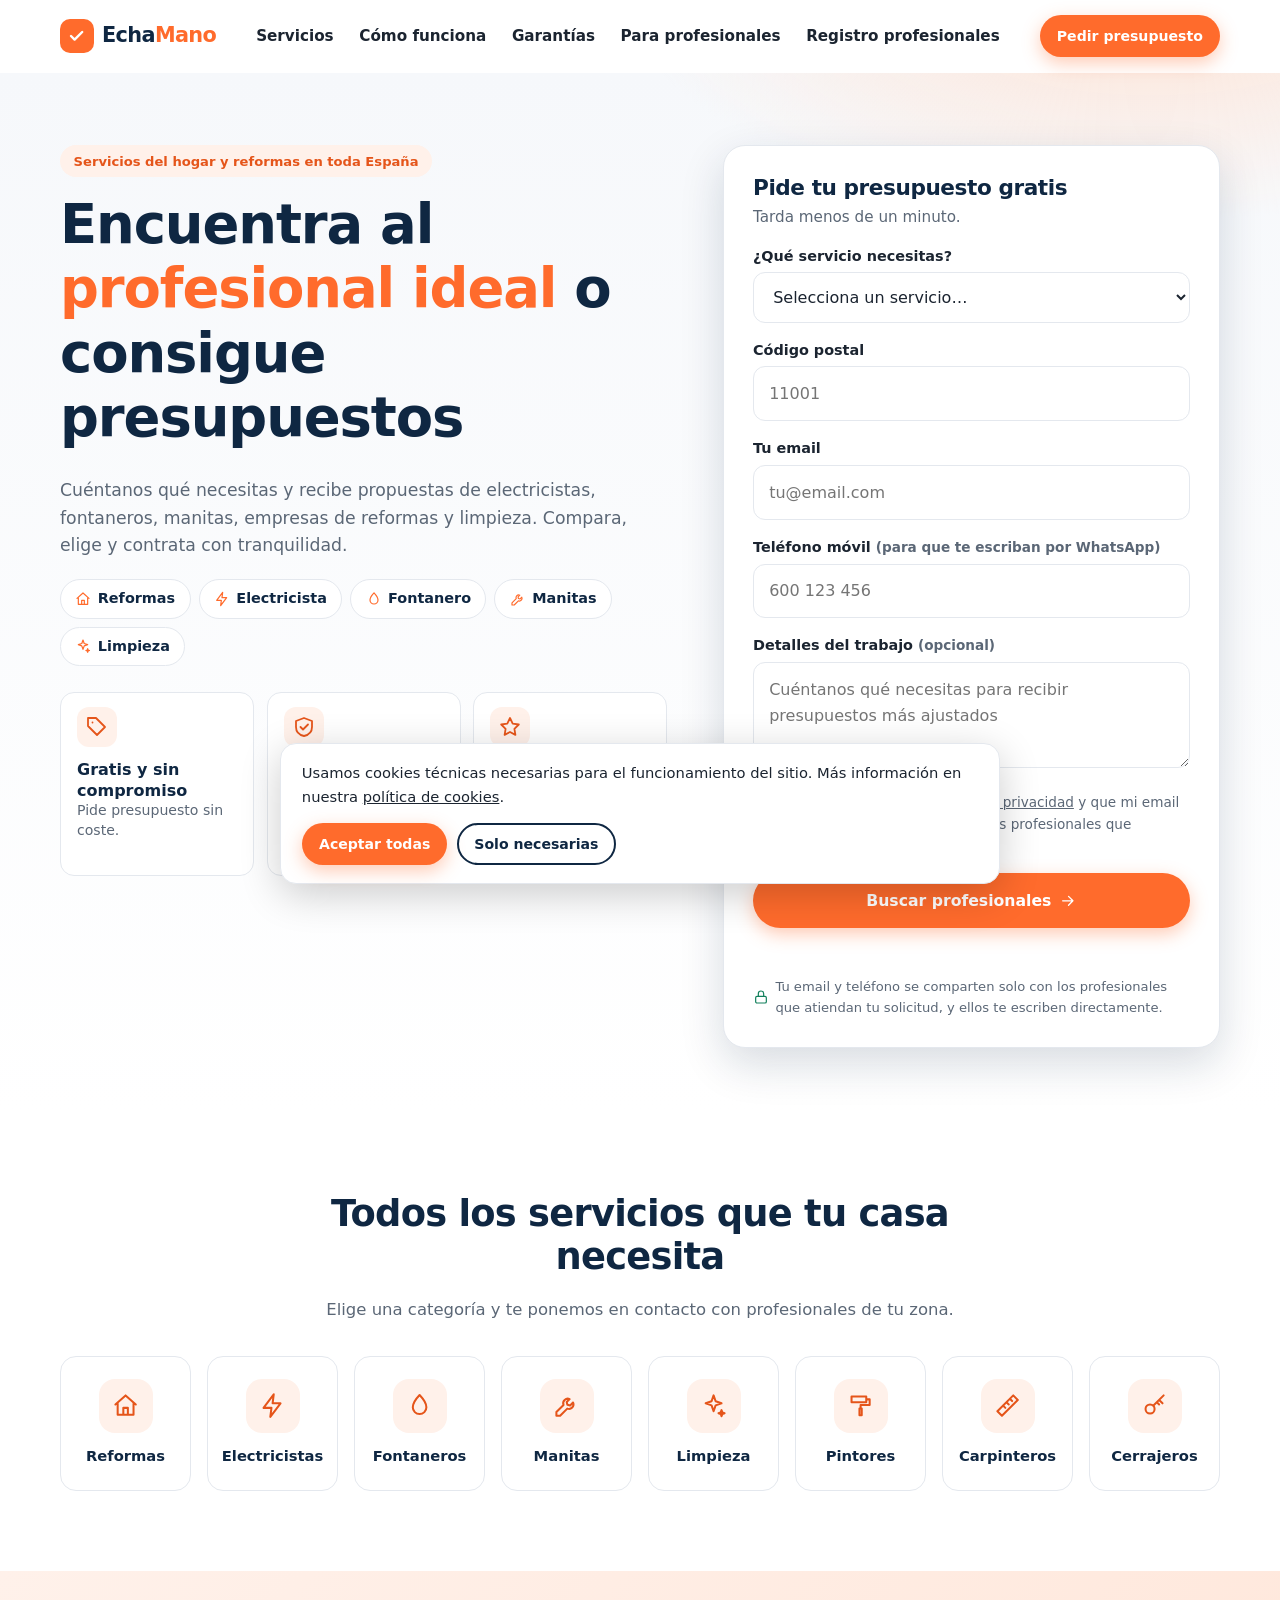
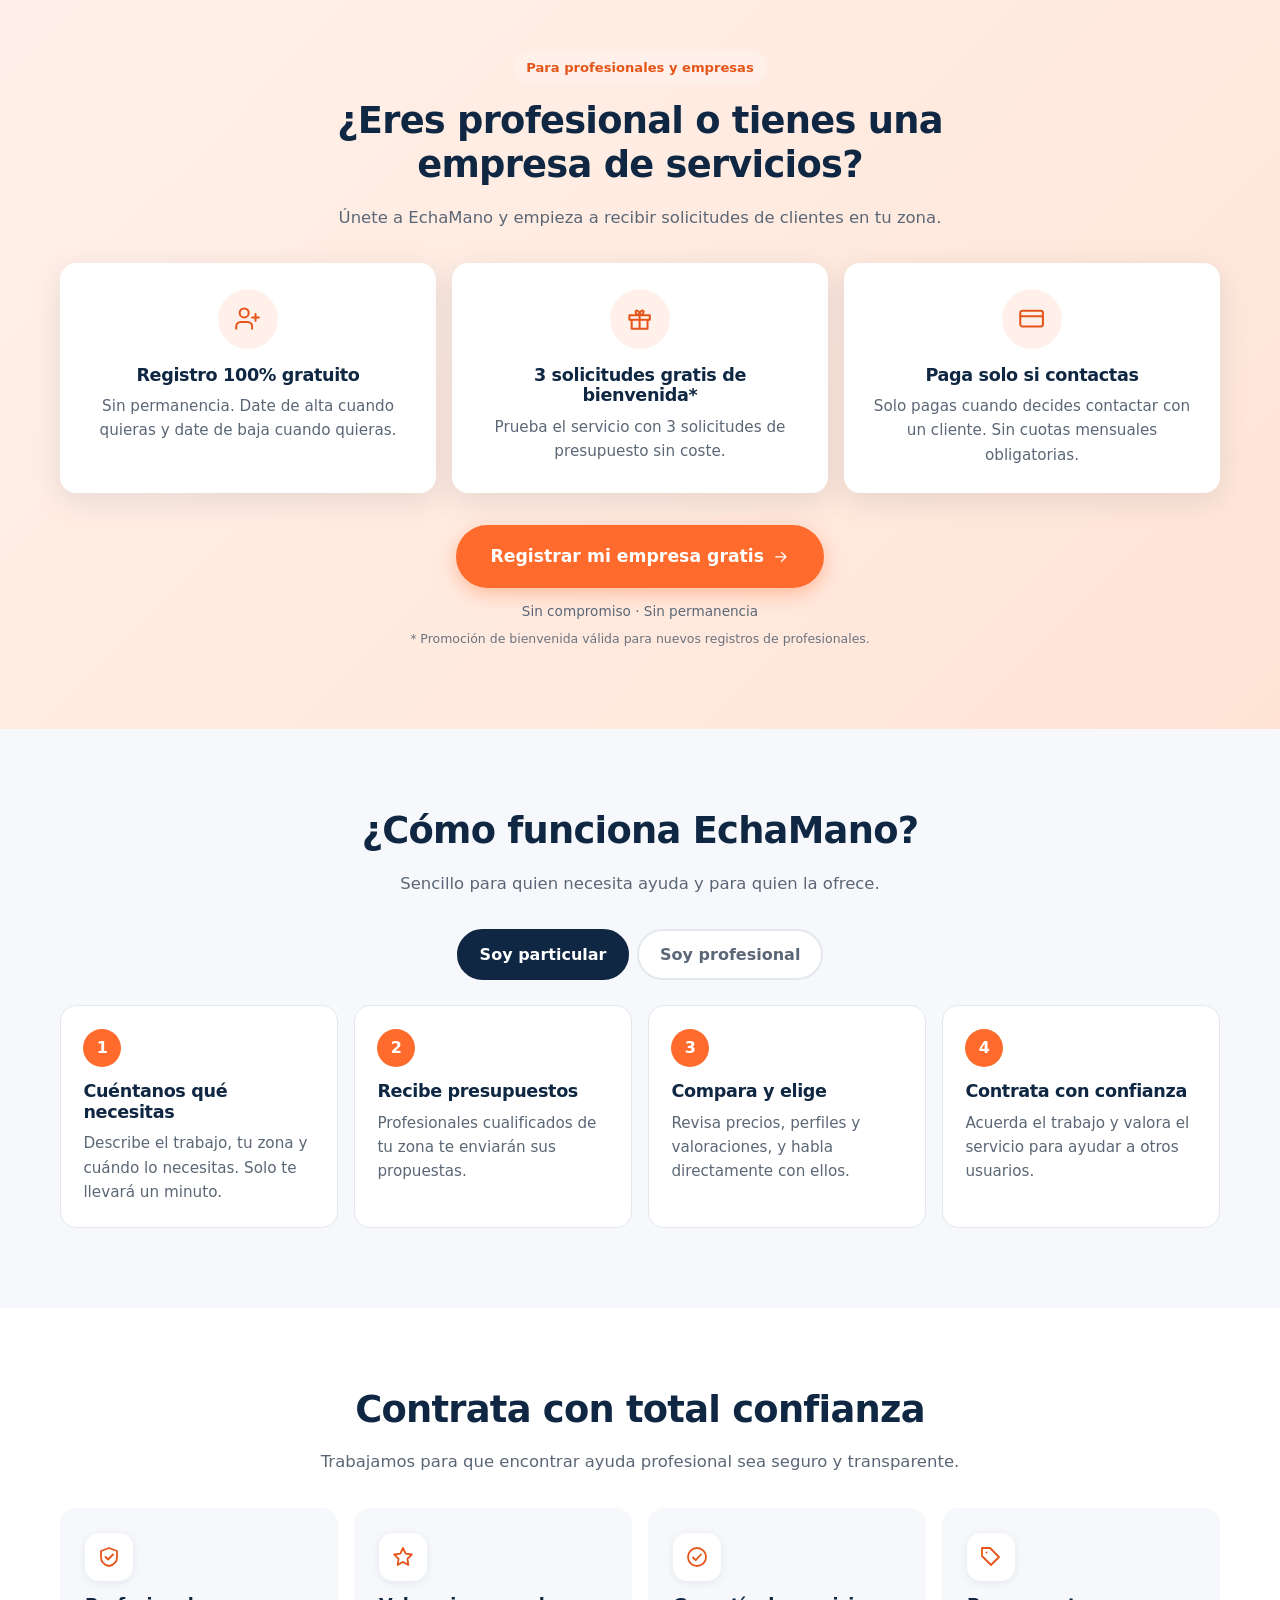
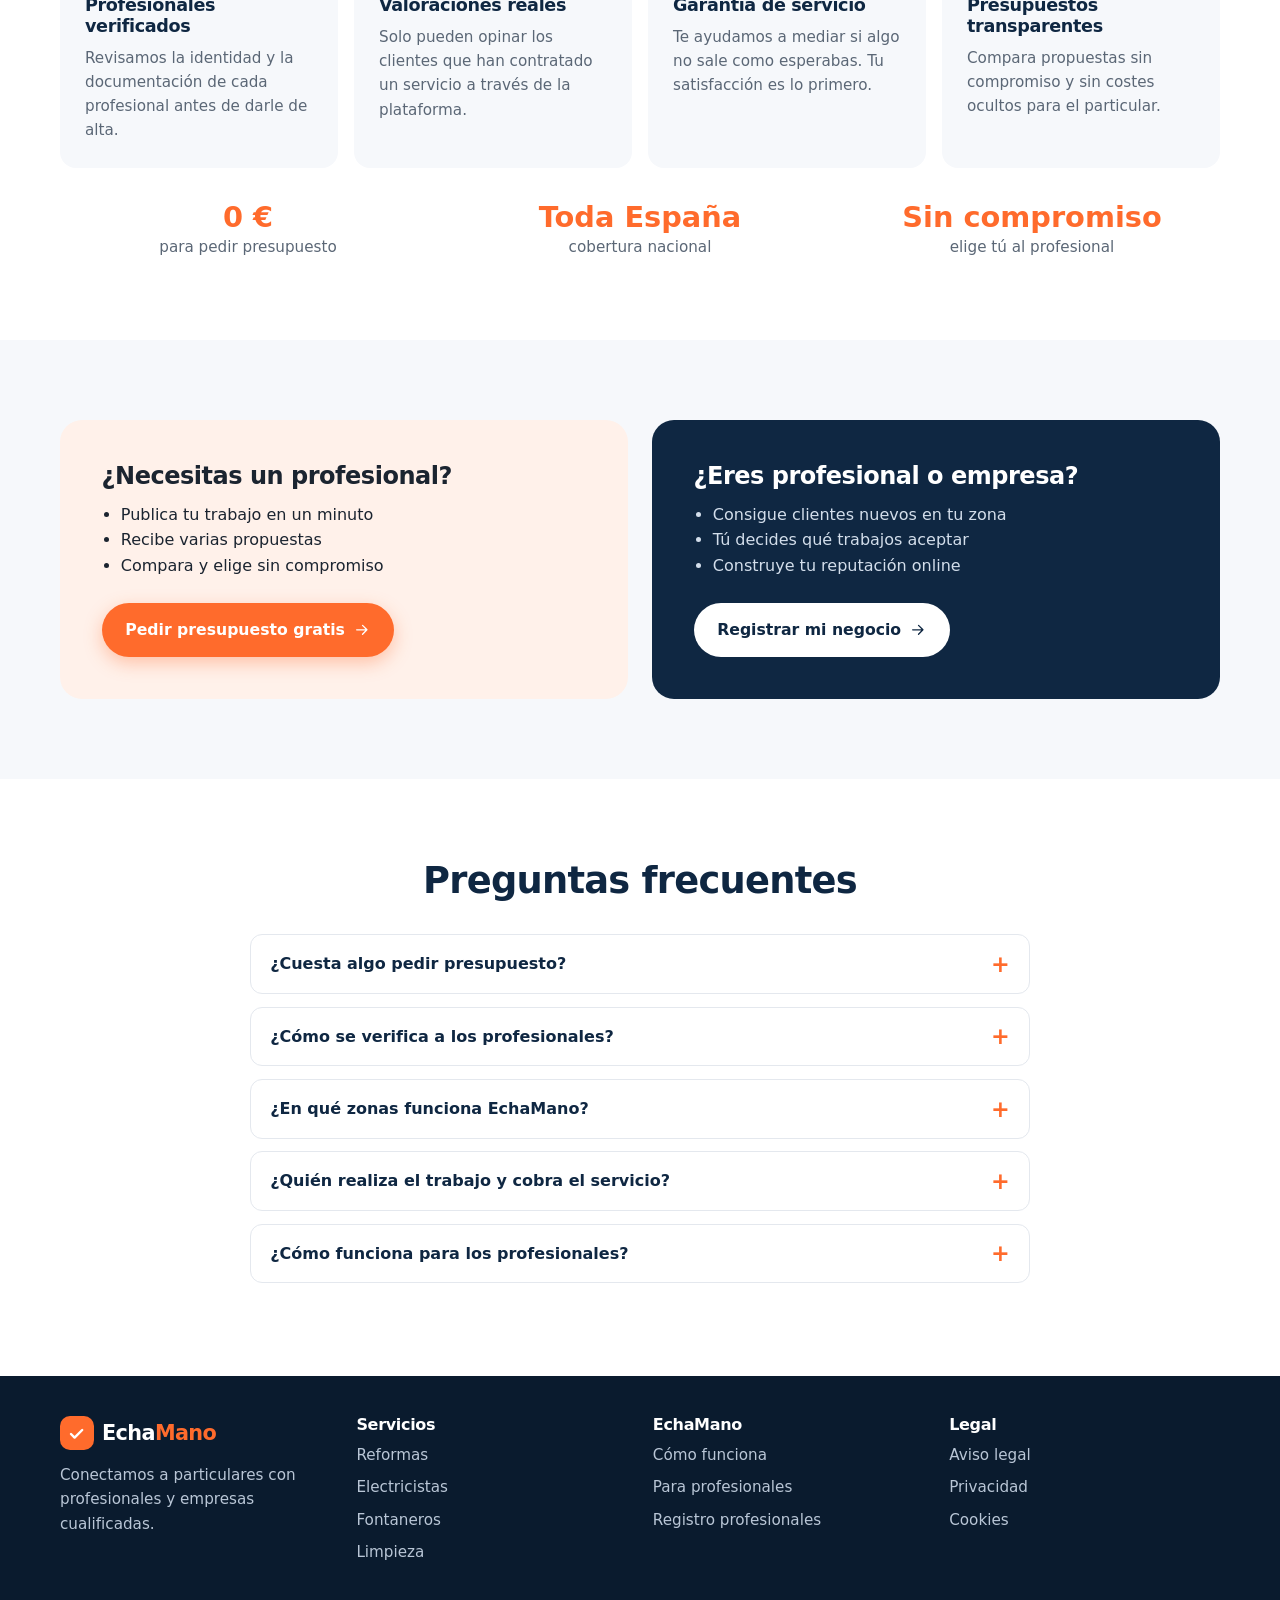
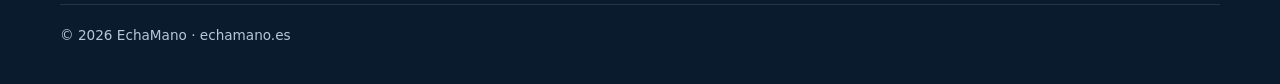
==== index.html @ bb67d962 "Reparto de solicitudes con Edge Function de Supabase, teléfono obligatorio y botón de WhatsApp para " ====
<!DOCTYPE html>
<html lang="es">
<head>
  <meta charset="utf-8">
  <meta name="viewport" content="width=device-width, initial-scale=1">
  <title>EchaMano | Profesionales y presupuestos para reformas y servicios del hogar</title>
  <meta name="description" content="Encuentra electricistas, fontaneros, manitas, empresas de reformas y limpieza cerca de ti. Compara presupuestos gratis de profesionales verificados en toda España.">
  <meta name="robots" content="index, follow, max-image-preview:large">
  <link rel="canonical" href="https://echamano.es/">
  <link rel="icon" href="/favicon.svg" type="image/svg+xml">
  <meta name="theme-color" content="#ff6b2c">

  <meta property="og:type" content="website">
  <meta property="og:locale" content="es_ES">
  <meta property="og:site_name" content="EchaMano">
  <meta property="og:title" content="EchaMano | Profesionales y presupuestos para tu hogar">
  <meta property="og:description" content="Pide presupuesto gratis a profesionales verificados: reformas, electricistas, fontaneros, manitas y limpieza.">
  <meta property="og:url" content="https://echamano.es/">
  <meta property="og:image" content="https://echamano.es/img/og-image.png">
  <meta name="twitter:card" content="summary_large_image">
  <meta name="twitter:title" content="EchaMano | Profesionales y presupuestos para tu hogar">
  <meta name="twitter:description" content="Compara presupuestos gratis de profesionales verificados cerca de ti.">

  <script>document.documentElement.classList.add('js');</script>
  <link rel="stylesheet" href="/css/styles.css">

  <script type="application/ld+json">
  {
    "@context": "https://schema.org",
    "@graph": [
      {
        "@type": "Organization",
        "@id": "https://echamano.es/#organization",
        "name": "EchaMano",
        "url": "https://echamano.es/",
        "logo": "https://echamano.es/favicon.svg",
        "description": "Plataforma que conecta a particulares con empresas y profesionales cualificados de servicios del hogar en España.",
        "areaServed": { "@type": "Country", "name": "España" }
      },
      {
        "@type": "WebSite",
        "@id": "https://echamano.es/#website",
        "url": "https://echamano.es/",
        "name": "EchaMano",
        "inLanguage": "es-ES",
        "publisher": { "@id": "https://echamano.es/#organization" }
      },
      {
        "@type": "Service",
        "@id": "https://echamano.es/#service",
        "serviceType": "Intermediación de servicios profesionales para el hogar",
        "name": "Presupuestos de reformas, electricistas, fontaneros, manitas y limpieza",
        "description": "Solicita presupuestos gratuitos y contacta con profesionales y empresas verificadas para reformas, reparaciones y limpieza.",
        "provider": { "@id": "https://echamano.es/#organization" },
        "areaServed": { "@type": "Country", "name": "España" },
        "audience": { "@type": "Audience", "audienceType": "Particulares y empresas" },
        "hasOfferCatalog": {
          "@type": "OfferCatalog",
          "name": "Categorías de servicios",
          "itemListElement": [
            { "@type": "Offer", "itemOffered": { "@type": "Service", "name": "Reformas integrales" } },
            { "@type": "Offer", "itemOffered": { "@type": "Service", "name": "Electricistas" } },
            { "@type": "Offer", "itemOffered": { "@type": "Service", "name": "Fontaneros" } },
            { "@type": "Offer", "itemOffered": { "@type": "Service", "name": "Manitas y reparaciones" } },
            { "@type": "Offer", "itemOffered": { "@type": "Service", "name": "Limpieza" } },
            { "@type": "Offer", "itemOffered": { "@type": "Service", "name": "Pintores" } },
            { "@type": "Offer", "itemOffered": { "@type": "Service", "name": "Carpinteros" } },
            { "@type": "Offer", "itemOffered": { "@type": "Service", "name": "Cerrajeros" } }
          ]
        }
      },
      {
        "@type": "FAQPage",
        "mainEntity": [
          { "@type": "Question", "name": "¿Cuesta algo pedir presupuesto?", "acceptedAnswer": { "@type": "Answer", "text": "No. Para los particulares, solicitar presupuestos es gratuito y sin compromiso." } },
          { "@type": "Question", "name": "¿Cómo se verifica a los profesionales?", "acceptedAnswer": { "@type": "Answer", "text": "Comprobamos su identidad y la documentación de su actividad antes de publicar su perfil." } },
          { "@type": "Question", "name": "¿En qué zonas funciona EchaMano?", "acceptedAnswer": { "@type": "Answer", "text": "Estamos ampliando la cobertura por toda España. Indícanos tu código postal y te avisaremos." } },
          { "@type": "Question", "name": "¿Quién realiza el trabajo y cobra el servicio?", "acceptedAnswer": { "@type": "Answer", "text": "El servicio lo presta y factura directamente el profesional o empresa que elijas. EchaMano actúa como plataforma de intermediación." } },
          { "@type": "Question", "name": "¿Cómo funciona para los profesionales?", "acceptedAnswer": { "@type": "Answer", "text": "El registro es gratuito y sin permanencia. Pagas solo cuando decides contactar con un cliente, sin cuotas mensuales obligatorias." } }
        ]
      }
    ]
  }
  </script>
</head>
<body>
  <!-- Iconos (sprite SVG) -->
  <svg width="0" height="0" style="position:absolute" aria-hidden="true" focusable="false">
    <symbol id="i-check" viewBox="0 0 24 24"><path d="M5 12.5l4.5 4.5L19 7.5"/></symbol>
    <symbol id="i-menu" viewBox="0 0 24 24"><path d="M4 7h16M4 12h16M4 17h16"/></symbol>
    <symbol id="i-arrow" viewBox="0 0 24 24"><path d="M5 12h14M13 6l6 6-6 6"/></symbol>
    <symbol id="i-home" viewBox="0 0 24 24"><path d="M3 11l9-8 9 8M5 10v10h14V10M10 20v-6h4v6"/></symbol>
    <symbol id="i-bolt" viewBox="0 0 24 24"><path d="M13 2L4 14h7l-1 8 9-12h-7z"/></symbol>
    <symbol id="i-drop" viewBox="0 0 24 24"><path d="M12 2.7s6 6.3 6 10.8a6 6 0 0 1-12 0C6 9 12 2.7 12 2.7z"/></symbol>
    <symbol id="i-wrench" viewBox="0 0 24 24"><path d="M14.7 6.3a4 4 0 0 0-5.4 5.1L3 17.7V21h3.3l6.3-6.3a4 4 0 0 0 5.1-5.4l-2.6 2.6-2.4-.6-.6-2.4z"/></symbol>
    <symbol id="i-sparkle" viewBox="0 0 24 24"><path d="M12 3l1.8 5.2L19 10l-5.2 1.8L12 17l-1.8-5.2L5 10l5.2-1.8zM19 16l.7 2 2 .7-2 .7-.7 2-.7-2-2-.7 2-.7z"/></symbol>
    <symbol id="i-paint" viewBox="0 0 24 24"><path d="M4 4h13v5H4zM17 6.5h3v5h-8v3M11 14.5h2v6h-2z"/></symbol>
    <symbol id="i-ruler" viewBox="0 0 24 24"><path d="M3 17L17 3l4 4L7 21zM8 12l2 2M11 9l2 2M14 6l2 2"/></symbol>
    <symbol id="i-key" viewBox="0 0 24 24"><circle cx="8" cy="15" r="4"/><path d="M11 12l9-9M16 7l3 3M14 9l2 2"/></symbol>
    <symbol id="i-shield" viewBox="0 0 24 24"><path d="M12 3l8 3v6c0 5-3.5 8-8 9-4.5-1-8-4-8-9V6zM8.5 12l2.5 2.5L16 9.5"/></symbol>
    <symbol id="i-star" viewBox="0 0 24 24"><path d="M12 3l2.7 5.6 6.1.9-4.4 4.3 1 6.1L12 17l-5.4 2.9 1-6.1L3.2 9.5l6.1-.9z"/></symbol>
    <symbol id="i-handshake" viewBox="0 0 24 24"><circle cx="12" cy="12" r="9"/><path d="M8 12.5l2.7 2.7L16 9.5"/></symbol>
    <symbol id="i-tag" viewBox="0 0 24 24"><path d="M20 12l-8 8-9-9V3h8zM7.5 7.5h.01"/></symbol>
    <symbol id="i-gift" viewBox="0 0 24 24"><path d="M3 9h18v4H3zM5 13v8h14v-8M12 9v12M12 9S9 9 8.5 6.5 12 4 12 9zM12 9s3 0 3.5-2.5S12 4 12 9z"/></symbol>
    <symbol id="i-card" viewBox="0 0 24 24"><rect x="2" y="5" width="20" height="14" rx="2"/><path d="M2 10h20"/></symbol>
    <symbol id="i-user-plus" viewBox="0 0 24 24"><path d="M16 21v-2a4 4 0 0 0-4-4H6a4 4 0 0 0-4 4v2M9 11a4 4 0 1 0 0-8 4 4 0 0 0 0 8zM19 8v6M16 11h6"/></symbol>
    <symbol id="i-lock" viewBox="0 0 24 24"><rect x="4" y="11" width="16" height="10" rx="2"/><path d="M8 11V7a4 4 0 0 1 8 0v4"/></symbol>
  </svg>

  <a class="skip" href="#main">Saltar al contenido</a>

  <header class="site-header" id="top">
    <div class="container nav">
      <a class="logo" href="/" aria-label="EchaMano, inicio"><span class="logo-mark" aria-hidden="true"><svg class="icon"><use href="#i-check"/></svg></span><span>Echa<b>Mano</b></span></a>
      <a class="btn btn-primary btn-sm nav-cta" href="#presupuesto">Pedir presupuesto</a>
      <button class="nav-toggle" type="button" aria-label="Abrir menú" aria-expanded="false" aria-controls="nav-links"><svg class="icon"><use href="#i-menu"/></svg></button>
      <ul class="nav-links" id="nav-links">
        <li><a href="#servicios">Servicios</a></li>
        <li><a href="#como-funciona">Cómo funciona</a></li>
        <li><a href="#confianza">Garantías</a></li>
        <li><a href="#captacion">Para profesionales</a></li>
        <li><a href="/registro-profesionales.html">Registro profesionales</a></li>
      </ul>
    </div>
  </header>

  <main id="main">
    <!-- HERO -->
    <section class="hero" aria-labelledby="hero-title">
      <div class="container hero-grid">
        <div>
          <span class="eyebrow">Servicios del hogar y reformas en toda España</span>
          <h1 id="hero-title">Encuentra al <span>profesional ideal</span> o consigue presupuestos</h1>
          <p class="lead">Cuéntanos qué necesitas y recibe propuestas de electricistas, fontaneros, manitas, empresas de reformas y limpieza. Compara, elige y contrata con tranquilidad.</p>

          <ul class="chips" aria-label="Servicios más pedidos">
            <li><button class="chip" type="button" data-value="Reformas"><svg class="icon"><use href="#i-home"/></svg>Reformas</button></li>
            <li><button class="chip" type="button" data-value="Electricista"><svg class="icon"><use href="#i-bolt"/></svg>Electricista</button></li>
            <li><button class="chip" type="button" data-value="Fontanero"><svg class="icon"><use href="#i-drop"/></svg>Fontanero</button></li>
            <li><button class="chip" type="button" data-value="Manitas"><svg class="icon"><use href="#i-wrench"/></svg>Manitas</button></li>
            <li><button class="chip" type="button" data-value="Limpieza"><svg class="icon"><use href="#i-sparkle"/></svg>Limpieza</button></li>
          </ul>

          <ul class="benefits">
            <li class="benefit"><span class="icon-wrap"><svg class="icon"><use href="#i-tag"/></svg></span><div><strong>Gratis y sin compromiso</strong><span>Pide presupuesto sin coste.</span></div></li>
            <li class="benefit"><span class="icon-wrap"><svg class="icon"><use href="#i-shield"/></svg></span><div><strong>Profesionales verificados</strong><span>Revisamos su identidad y documentación.</span></div></li>
            <li class="benefit"><span class="icon-wrap"><svg class="icon"><use href="#i-star"/></svg></span><div><strong>Valoraciones reales</strong><span>Opiniones de clientes que han contratado.</span></div></li>
          </ul>
        </div>

        <!-- Flujo de solicitud -->
        <div class="request-card" id="presupuesto">
          <h2>Pide tu presupuesto gratis</h2>
          <p>Tarda menos de un minuto.</p>
          <form id="buscador" name="presupuestos" method="POST" action="/gracias.html" data-netlify="true" data-netlify-honeypot="bot-field" novalidate>
            <input type="hidden" name="form-name" value="presupuestos">
            <p class="hp" aria-hidden="true"><label>No rellenar: <input name="bot-field" tabindex="-1" autocomplete="off"></label></p>

            <div class="field">
              <label for="servicio">¿Qué servicio necesitas?</label>
              <select id="servicio" name="servicio" required>
                <option value="">Selecciona un servicio…</option>
                <option>Reformas</option>
                <option>Electricista</option>
                <option>Fontanero</option>
                <option>Manitas</option>
                <option>Limpieza</option>
                <option>Pintor</option>
                <option>Carpintero</option>
                <option>Cerrajero</option>
                <option>Climatización</option>
                <option>Otro servicio</option>
              </select>
            </div>
            <div class="field">
              <label for="cp">Código postal</label>
              <input id="cp" name="cp" inputmode="numeric" maxlength="5" pattern="[0-9]{5}" autocomplete="postal-code" placeholder="11001" required>
            </div>
            <div class="field">
              <label for="email">Tu email</label>
              <input id="email" name="email" type="email" autocomplete="email" placeholder="tu@email.com" required>
            </div>
            <div class="field">
              <label for="telefono">Teléfono móvil <span class="small">(para que te escriban por WhatsApp)</span></label>
              <input id="telefono" name="telefono" type="tel" inputmode="tel" autocomplete="tel" placeholder="600 123 456" required>
            </div>
            <div class="field">
              <label for="descripcion">Detalles del trabajo <span class="small">(opcional)</span></label>
              <textarea id="descripcion" name="descripcion" rows="3" maxlength="1000" placeholder="Cuéntanos qué necesitas para recibir presupuestos más ajustados"></textarea>
            </div>
            <label class="check" for="privacidad">
              <input id="privacidad" name="privacidad" type="checkbox" value="aceptada" required>
              <span>He leído y acepto la <a href="/politica-de-privacidad.html">política de privacidad</a> y que mi email y teléfono se compartan con los profesionales que atiendan mi solicitud.</span>
            </label>
            <button class="btn btn-primary btn-block" type="submit">Buscar profesionales <svg class="icon" aria-hidden="true"><use href="#i-arrow"/></svg></button>
            <p id="form-msg" class="form-msg" role="status" aria-live="polite"></p>
            <p class="form-note"><svg class="icon" aria-hidden="true"><use href="#i-lock"/></svg>Tu email y teléfono se comparten solo con los profesionales que atiendan tu solicitud, y ellos te escriben directamente.</p>
          </form>
        </div>
      </div>
    </section>

    <!-- CATEGORÍAS -->
    <section id="servicios" aria-labelledby="servicios-title">
      <div class="container">
        <div class="section-head" data-reveal>
          <h2 id="servicios-title">Todos los servicios que tu casa necesita</h2>
          <p>Elige una categoría y te ponemos en contacto con profesionales de tu zona.</p>
        </div>
        <div class="cat-grid">
          <button class="cat" type="button" data-value="Reformas" aria-pressed="false" data-reveal><span class="icon-wrap"><svg class="icon" aria-hidden="true"><use href="#i-home"/></svg></span>Reformas</button>
          <button class="cat" type="button" data-value="Electricista" aria-pressed="false" data-reveal style="--d:.05s"><span class="icon-wrap"><svg class="icon" aria-hidden="true"><use href="#i-bolt"/></svg></span>Electricistas</button>
          <button class="cat" type="button" data-value="Fontanero" aria-pressed="false" data-reveal style="--d:.1s"><span class="icon-wrap"><svg class="icon" aria-hidden="true"><use href="#i-drop"/></svg></span>Fontaneros</button>
          <button class="cat" type="button" data-value="Manitas" aria-pressed="false" data-reveal style="--d:.15s"><span class="icon-wrap"><svg class="icon" aria-hidden="true"><use href="#i-wrench"/></svg></span>Manitas</button>
          <button class="cat" type="button" data-value="Limpieza" aria-pressed="false" data-reveal style="--d:.2s"><span class="icon-wrap"><svg class="icon" aria-hidden="true"><use href="#i-sparkle"/></svg></span>Limpieza</button>
          <button class="cat" type="button" data-value="Pintor" aria-pressed="false" data-reveal style="--d:.25s"><span class="icon-wrap"><svg class="icon" aria-hidden="true"><use href="#i-paint"/></svg></span>Pintores</button>
          <button class="cat" type="button" data-value="Carpintero" aria-pressed="false" data-reveal style="--d:.3s"><span class="icon-wrap"><svg class="icon" aria-hidden="true"><use href="#i-ruler"/></svg></span>Carpinteros</button>
          <button class="cat" type="button" data-value="Cerrajero" aria-pressed="false" data-reveal style="--d:.35s"><span class="icon-wrap"><svg class="icon" aria-hidden="true"><use href="#i-key"/></svg></span>Cerrajeros</button>
        </div>
      </div>
    </section>

    <!-- CAPTACIÓN PROFESIONALES (B2B) -->
    <section id="captacion" class="pro-band" aria-labelledby="captacion-title">
      <div class="container">
        <div class="section-head" data-reveal>
          <span class="eyebrow">Para profesionales y empresas</span>
          <h2 id="captacion-title">¿Eres profesional o tienes una empresa de servicios?</h2>
          <p>Únete a EchaMano y empieza a recibir solicitudes de clientes en tu zona.</p>
        </div>
        <ul class="perks">
          <li class="perk" data-reveal>
            <div class="perk-ico" aria-hidden="true"><svg class="icon"><use href="#i-user-plus"/></svg></div>
            <h3>Registro 100% gratuito</h3>
            <p>Sin permanencia. Date de alta cuando quieras y date de baja cuando quieras.</p>
          </li>
          <li class="perk" data-reveal style="--d:.1s">
            <div class="perk-ico" aria-hidden="true"><svg class="icon"><use href="#i-gift"/></svg></div>
            <h3>3 solicitudes gratis de bienvenida*</h3>
            <p>Prueba el servicio con 3 solicitudes de presupuesto sin coste.</p>
          </li>
          <li class="perk" data-reveal style="--d:.2s">
            <div class="perk-ico" aria-hidden="true"><svg class="icon"><use href="#i-card"/></svg></div>
            <h3>Paga solo si contactas</h3>
            <p>Solo pagas cuando decides contactar con un cliente. Sin cuotas mensuales obligatorias.</p>
          </li>
        </ul>
        <div class="pro-band-cta" data-reveal>
          <a class="btn btn-primary btn-lg" href="/registro-profesionales.html">Registrar mi empresa gratis <svg class="icon" aria-hidden="true"><use href="#i-arrow"/></svg></a>
          <p class="small">Sin compromiso · Sin permanencia</p>
          <p class="small promo-note">* Promoción de bienvenida válida para nuevos registros de profesionales.</p>
        </div>
      </div>
    </section>

    <!-- CÓMO FUNCIONA -->
    <section id="como-funciona" class="bg-soft" aria-labelledby="como-title">
      <div class="container">
        <div class="section-head" data-reveal>
          <h2 id="como-title">¿Cómo funciona EchaMano?</h2>
          <p>Sencillo para quien necesita ayuda y para quien la ofrece.</p>
        </div>
        <div class="tabs" role="tablist" aria-label="Tipo de usuario">
          <button class="tab" role="tab" id="tab-part" aria-selected="true" aria-controls="steps-part" tabindex="0">Soy particular</button>
          <button class="tab" role="tab" id="tab-pro" aria-selected="false" aria-controls="steps-pro" tabindex="-1">Soy profesional</button>
        </div>
        <ol class="steps" id="steps-part" role="tabpanel" aria-labelledby="tab-part">
          <li class="step"><h3>Cuéntanos qué necesitas</h3><p>Describe el trabajo, tu zona y cuándo lo necesitas. Solo te llevará un minuto.</p></li>
          <li class="step"><h3>Recibe presupuestos</h3><p>Profesionales cualificados de tu zona te enviarán sus propuestas.</p></li>
          <li class="step"><h3>Compara y elige</h3><p>Revisa precios, perfiles y valoraciones, y habla directamente con ellos.</p></li>
          <li class="step"><h3>Contrata con confianza</h3><p>Acuerda el trabajo y valora el servicio para ayudar a otros usuarios.</p></li>
        </ol>
        <ol class="steps" id="steps-pro" role="tabpanel" aria-labelledby="tab-pro" hidden>
          <li class="step"><h3>Crea tu perfil</h3><p>Registra tu empresa o actividad, tus servicios y tu zona de trabajo.</p></li>
          <li class="step"><h3>Verificamos tus datos</h3><p>Comprobamos tu identidad y documentación para generar confianza.</p></li>
          <li class="step"><h3>Recibe solicitudes</h3><p>Accede a trabajos reales de clientes de tu zona y envía tu presupuesto.</p></li>
          <li class="step"><h3>Consigue clientes y reseñas</h3><p>Cierra trabajos y construye tu reputación con valoraciones reales.</p></li>
        </ol>
      </div>
    </section>

    <!-- CONFIANZA -->
    <section id="confianza" aria-labelledby="confianza-title">
      <div class="container">
        <div class="section-head" data-reveal>
          <h2 id="confianza-title">Contrata con total confianza</h2>
          <p>Trabajamos para que encontrar ayuda profesional sea seguro y transparente.</p>
        </div>
        <div class="trust-grid">
          <div class="trust" data-reveal><span class="icon-wrap"><svg class="icon" aria-hidden="true"><use href="#i-shield"/></svg></span><h3>Profesionales verificados</h3><p>Revisamos la identidad y la documentación de cada profesional antes de darle de alta.</p></div>
          <div class="trust" data-reveal style="--d:.08s"><span class="icon-wrap"><svg class="icon" aria-hidden="true"><use href="#i-star"/></svg></span><h3>Valoraciones reales</h3><p>Solo pueden opinar los clientes que han contratado un servicio a través de la plataforma.</p></div>
          <div class="trust" data-reveal style="--d:.16s"><span class="icon-wrap"><svg class="icon" aria-hidden="true"><use href="#i-handshake"/></svg></span><h3>Garantía de servicio</h3><p>Te ayudamos a mediar si algo no sale como esperabas. Tu satisfacción es lo primero.</p></div>
          <div class="trust" data-reveal style="--d:.24s"><span class="icon-wrap"><svg class="icon" aria-hidden="true"><use href="#i-tag"/></svg></span><h3>Presupuestos transparentes</h3><p>Compara propuestas sin compromiso y sin costes ocultos para el particular.</p></div>
        </div>
        <div class="stats" data-reveal>
          <div class="stat"><strong>0 €</strong><span>para pedir presupuesto</span></div>
          <div class="stat"><strong>Toda España</strong><span>cobertura nacional</span></div>
          <div class="stat"><strong>Sin compromiso</strong><span>elige tú al profesional</span></div>
        </div>
      </div>
    </section>

    <!-- CTAs diferenciadas -->
    <section id="profesionales" class="bg-soft" aria-label="Empieza con EchaMano">
      <div class="container cta-grid">
        <div class="cta-box cta-client" data-reveal>
          <h2>¿Necesitas un profesional?</h2>
          <ul>
            <li>Publica tu trabajo en un minuto</li>
            <li>Recibe varias propuestas</li>
            <li>Compara y elige sin compromiso</li>
          </ul>
          <a class="btn btn-primary" href="#presupuesto">Pedir presupuesto gratis <svg class="icon" aria-hidden="true"><use href="#i-arrow"/></svg></a>
        </div>
        <div class="cta-box cta-pro" data-reveal style="--d:.1s">
          <h2>¿Eres profesional o empresa?</h2>
          <ul>
            <li>Consigue clientes nuevos en tu zona</li>
            <li>Tú decides qué trabajos aceptar</li>
            <li>Construye tu reputación online</li>
          </ul>
          <a class="btn btn-light" href="/registro-profesionales.html">Registrar mi negocio <svg class="icon" aria-hidden="true"><use href="#i-arrow"/></svg></a>
        </div>
      </div>
    </section>

    <!-- FAQ -->
    <section aria-labelledby="faq-title">
      <div class="container faq">
        <div class="section-head" data-reveal><h2 id="faq-title">Preguntas frecuentes</h2></div>
        <details><summary>¿Cuesta algo pedir presupuesto?</summary><p>No. Para los particulares, solicitar presupuestos es gratuito y sin compromiso.</p></details>
        <details><summary>¿Cómo se verifica a los profesionales?</summary><p>Comprobamos su identidad y la documentación de su actividad antes de publicar su perfil.</p></details>
        <details><summary>¿En qué zonas funciona EchaMano?</summary><p>Estamos ampliando la cobertura por toda España. Indícanos tu código postal y te avisaremos.</p></details>
        <details><summary>¿Quién realiza el trabajo y cobra el servicio?</summary><p>El servicio lo presta y factura directamente el profesional o empresa que elijas. EchaMano actúa como plataforma de intermediación.</p></details>
        <details><summary>¿Cómo funciona para los profesionales?</summary><p>El registro es gratuito y sin permanencia. Pagas solo cuando decides contactar con un cliente, sin cuotas mensuales obligatorias.</p></details>
      </div>
    </section>
  </main>

  <footer class="site-footer">
    <div class="container">
      <div class="footer-grid">
        <div class="footer-brand">
          <a class="logo" href="/"><span class="logo-mark" aria-hidden="true"><svg class="icon"><use href="#i-check"/></svg></span><span>Echa<b>Mano</b></span></a>
          <p style="margin-top:.8rem">Conectamos a particulares con profesionales y empresas cualificadas.</p>
        </div>
        <nav aria-label="Servicios"><h3>Servicios</h3><ul><li><a href="#servicios">Reformas</a></li><li><a href="#servicios">Electricistas</a></li><li><a href="#servicios">Fontaneros</a></li><li><a href="#servicios">Limpieza</a></li></ul></nav>
        <nav aria-label="EchaMano"><h3>EchaMano</h3><ul><li><a href="#como-funciona">Cómo funciona</a></li><li><a href="#captacion">Para profesionales</a></li><li><a href="/registro-profesionales.html">Registro profesionales</a></li></ul></nav>
        <nav aria-label="Legal"><h3>Legal</h3><ul><li><a href="/aviso-legal.html">Aviso legal</a></li><li><a href="/politica-de-privacidad.html">Privacidad</a></li><li><a href="/cookies.html">Cookies</a></li></ul></nav>
      </div>
      <p class="copy">© <span id="year">2026</span> EchaMano · echamano.es</p>
    </div>
  </footer>

  <div id="cookie-banner" class="cookie-banner" role="dialog" aria-label="Aviso de cookies">
    <p>Usamos cookies técnicas necesarias para el funcionamiento del sitio. Más información en nuestra <a href="/cookies.html">política de cookies</a>.</p>
    <div class="cookie-actions">
      <button id="cookie-accept" class="btn btn-primary btn-sm" type="button">Aceptar todas</button>
      <button id="cookie-reject" class="btn btn-outline btn-sm" type="button">Solo necesarias</button>
    </div>
  </div>

  <script src="/js/main.js" defer></script>
</body>
</html>
---- css/styles.css ----
/* EchaMano · echamano.es — CSS mobile-first */
:root {
  --brand: #ff6b2c;
  --brand-dark: #e5551a;
  --brand-soft: #fff1ea;
  --navy: #0f2742;
  --navy-2: #163757;
  --ink: #1b2430;
  --muted: #5b6776;
  --line: #e4e8ee;
  --bg: #fff;
  --bg-soft: #f6f8fb;
  --ok: #12805c;
  --err: #c62828;
  --radius: 16px;
  --shadow: 0 8px 30px rgba(15, 39, 66, .10);
  --shadow-lg: 0 16px 44px rgba(15, 39, 66, .16);
  --max: 1160px;
  --ease: cubic-bezier(.2, .7, .2, 1);
  font-family: "Inter", system-ui, -apple-system, "Segoe UI", Roboto, sans-serif;
}
*, *::before, *::after { box-sizing: border-box; }
html { scroll-behavior: smooth; scroll-padding-top: 76px; }
body { margin: 0; color: var(--ink); background: var(--bg); line-height: 1.6; -webkit-font-smoothing: antialiased; text-rendering: optimizeLegibility; }
img, svg { max-width: 100%; display: block; }
a { color: inherit; }
h1, h2, h3 { line-height: 1.18; margin: 0 0 .5em; color: var(--navy); letter-spacing: -.02em; }
h1 { font-size: clamp(2rem, 7vw, 3.4rem); }
h2 { font-size: clamp(1.55rem, 4.5vw, 2.3rem); }
h3 { font-size: 1.1rem; }
p { margin: 0 0 1em; }
ul { padding-left: 1.2rem; }
.container { width: min(100% - 2rem, var(--max)); margin-inline: auto; }
.skip { position: absolute; left: -999px; top: 0; background: #fff; padding: .6rem 1rem; z-index: 100; }
.skip:focus { left: 1rem; top: 1rem; }
:focus-visible { outline: 3px solid var(--brand); outline-offset: 2px; border-radius: 4px; }
.sr-only { position: absolute; width: 1px; height: 1px; overflow: hidden; clip: rect(0 0 0 0); white-space: nowrap; }
.small { font-size: .85rem; color: var(--muted); }
.icon { width: 1.5rem; height: 1.5rem; fill: none; stroke: currentColor; stroke-width: 1.8; stroke-linecap: round; stroke-linejoin: round; flex: none; }

/* Botones */
.btn { display: inline-flex; align-items: center; justify-content: center; gap: .5rem; padding: .8rem 1.35rem; border-radius: 999px; font: inherit; font-weight: 700; font-size: .98rem; text-decoration: none; border: 2px solid transparent; cursor: pointer; transition: transform .2s var(--ease), background .2s, box-shadow .2s, color .2s, border-color .2s; }
.btn:hover { transform: translateY(-2px); }
.btn:active { transform: translateY(0) scale(.98); }
.btn .icon { width: 1.1rem; height: 1.1rem; transition: transform .2s var(--ease); }
.btn:hover .icon { transform: translateX(3px); }
.btn-primary { background: var(--brand); color: #fff; box-shadow: 0 6px 18px rgba(255, 107, 44, .35); }
.btn-primary:hover { background: var(--brand-dark); box-shadow: 0 10px 24px rgba(255, 107, 44, .45); }
.btn-outline { border-color: var(--navy); color: var(--navy); background: transparent; }
.btn-outline:hover { background: var(--navy); color: #fff; }
.btn-light { background: #fff; color: var(--navy); }
.btn-light:hover { box-shadow: 0 10px 24px rgba(0, 0, 0, .2); }
.btn { white-space: nowrap; }
.btn-sm { padding: .5rem .95rem; font-size: .88rem; }
.btn-lg { padding: 1rem 2rem; font-size: 1.08rem; width: 100%; }
.btn-block { width: 100%; }

/* Header */
.site-header { position: sticky; top: 0; z-index: 50; background: rgba(255, 255, 255, .94); backdrop-filter: blur(10px); border-bottom: 1px solid transparent; transition: border-color .2s, box-shadow .2s; }
.site-header.scrolled { border-color: var(--line); box-shadow: 0 4px 18px rgba(15, 39, 66, .06); }
.nav { display: flex; align-items: center; gap: .6rem; height: 64px; }
.logo { display: inline-flex; align-items: center; gap: .5rem; font-weight: 800; font-size: 1.3rem; text-decoration: none; color: var(--navy); letter-spacing: -.03em; margin-right: auto; }
.logo b { color: var(--brand); font-weight: 800; }
.logo-mark { width: 34px; height: 34px; border-radius: 10px; background: var(--brand); display: grid; place-items: center; color: #fff; transition: transform .3s var(--ease); }
.logo-mark .icon { width: 1.2rem; height: 1.2rem; stroke-width: 3; }
.logo:hover .logo-mark { transform: rotate(-8deg) scale(1.06); }
.nav-cta { order: 2; }
.nav-toggle { order: 3; background: none; border: 0; padding: .4rem; cursor: pointer; color: var(--navy); border-radius: 8px; }
.nav-toggle .icon { width: 1.7rem; height: 1.7rem; }
.nav-links { display: none; position: absolute; top: 64px; left: 0; right: 0; background: #fff; flex-direction: column; padding: .8rem 1rem 1.2rem; border-bottom: 1px solid var(--line); box-shadow: var(--shadow); list-style: none; margin: 0; }
.nav-links.open { display: flex; }
.nav-links a { display: block; padding: .7rem 0; text-decoration: none; font-weight: 600; color: var(--ink); border-bottom: 1px solid var(--line); }
.nav-links li:last-child a { border: 0; }

/* Hero */
.hero { background: radial-gradient(900px 420px at 90% -10%, #ffe1d1 0, transparent 60%), linear-gradient(180deg, var(--bg-soft), #fff); padding: 2.2rem 0 2.5rem; }
.hero-grid { display: grid; gap: 2rem; }
.eyebrow { display: inline-block; background: var(--brand-soft); color: var(--brand-dark); font-weight: 700; font-size: .82rem; padding: .35rem .85rem; border-radius: 999px; margin-bottom: 1rem; }
.hero h1 span { color: var(--brand); }
.lead { font-size: 1.08rem; color: var(--muted); max-width: 40em; }
.chips { display: flex; flex-wrap: wrap; gap: .5rem; margin: 1.2rem 0 1.6rem; padding: 0; list-style: none; }
.chip { display: inline-flex; align-items: center; gap: .4rem; padding: .45rem .9rem; border: 1.5px solid var(--line); background: #fff; border-radius: 999px; font: inherit; font-size: .9rem; font-weight: 600; color: var(--navy); cursor: pointer; transition: all .2s var(--ease); }
.chip .icon { width: 1rem; height: 1rem; color: var(--brand); }
.chip:hover { border-color: var(--brand); transform: translateY(-2px); box-shadow: var(--shadow); }
.benefits { display: grid; gap: .8rem; padding: 0; margin: 0; list-style: none; }
.benefit { display: flex; align-items: flex-start; gap: .8rem; background: #fff; border: 1px solid var(--line); border-radius: 14px; padding: .9rem 1rem; transition: transform .25s var(--ease), box-shadow .25s; }
.benefit:hover { transform: translateY(-3px); box-shadow: var(--shadow); }
.benefit .icon-wrap { width: 40px; height: 40px; border-radius: 12px; background: var(--brand-soft); color: var(--brand-dark); display: grid; place-items: center; flex: none; }
.benefit strong { display: block; color: var(--navy); line-height: 1.3; }
.benefit span { font-size: .88rem; color: var(--muted); line-height: 1.4; display: block; }

/* Formulario */
.request-card { background: #fff; border-radius: 22px; box-shadow: var(--shadow-lg); padding: 1.4rem; border: 1px solid var(--line); }
.request-card h2 { font-size: 1.35rem; margin-bottom: .3rem; }
.request-card > p { color: var(--muted); font-size: .95rem; }
.field { margin-bottom: 1rem; }
label { display: block; font-weight: 600; font-size: .9rem; margin-bottom: .3rem; }
input, select, textarea { width: 100%; padding: .85rem .95rem; border: 1.5px solid var(--line); border-radius: 12px; font: inherit; font-size: 1rem; background: #fff; color: var(--ink); transition: border-color .2s, box-shadow .2s; }
input:hover, select:hover { border-color: #c5cdd8; }
input:focus, select:focus { border-color: var(--brand); outline: none; box-shadow: 0 0 0 4px rgba(255, 107, 44, .18); }
input[aria-invalid="true"], select[aria-invalid="true"] { border-color: var(--err); }
.check { display: flex; gap: .6rem; align-items: flex-start; font-size: .85rem; color: var(--muted); font-weight: 400; margin-bottom: 1rem; }
.check input { width: 1.15rem; height: 1.15rem; margin-top: .15rem; accent-color: var(--brand); flex: none; }
.hp { position: absolute; left: -9999px; }
.form-msg { margin: .8rem 0 0; font-weight: 600; font-size: .95rem; min-height: 1.4em; }
.form-msg.ok { color: var(--ok); }
.form-msg.err { color: var(--err); }
.form-note { display: flex; align-items: center; gap: .4rem; margin: .9rem 0 0; font-size: .82rem; color: var(--muted); }
.form-note .icon { width: 1rem; height: 1rem; color: var(--ok); }
button[disabled] { opacity: .7; cursor: progress; }

/* Secciones */
section { padding: 3rem 0; }
.section-head { text-align: center; max-width: 720px; margin: 0 auto 2rem; }
.section-head p { color: var(--muted); font-size: 1.03rem; margin: 0; }
.bg-soft { background: var(--bg-soft); }

/* Categorías */
.cat-grid { display: grid; grid-template-columns: repeat(2, 1fr); gap: .8rem; }
.cat { display: flex; flex-direction: column; align-items: center; gap: .7rem; padding: 1.3rem .8rem; background: #fff; border: 1.5px solid var(--line); border-radius: var(--radius); font: inherit; font-weight: 700; color: var(--navy); text-align: center; cursor: pointer; transition: transform .25s var(--ease), box-shadow .25s, border-color .2s, background .2s; }
.cat .icon-wrap { width: 54px; height: 54px; border-radius: 16px; background: var(--brand-soft); color: var(--brand-dark); display: grid; place-items: center; transition: background .2s, color .2s; }
.cat .icon { width: 1.7rem; height: 1.7rem; }
.cat:hover, .cat[aria-pressed="true"] { border-color: var(--brand); box-shadow: var(--shadow); transform: translateY(-4px); }
.cat:hover .icon-wrap, .cat[aria-pressed="true"] .icon-wrap { background: var(--brand); color: #fff; }

/* Captación profesionales */
.pro-band { background: linear-gradient(135deg, #fff1ea 0%, #ffe4d6 100%); }
.perks { list-style: none; margin: 0; padding: 0; display: grid; gap: 1rem; }
.perk { background: #fff; border-radius: var(--radius); padding: 1.6rem 1.4rem; box-shadow: var(--shadow); text-align: center; transition: transform .25s var(--ease), box-shadow .25s; }
.perk:hover { transform: translateY(-5px); box-shadow: var(--shadow-lg); }
.perk-ico { width: 60px; height: 60px; margin: 0 auto 1rem; display: grid; place-items: center; background: var(--brand-soft); color: var(--brand-dark); border-radius: 50%; }
.perk-ico .icon { width: 1.7rem; height: 1.7rem; }
.perk p { color: var(--muted); margin: 0; font-size: .95rem; }
.pro-band-cta { text-align: center; margin-top: 2rem; }
.pro-band-cta .small { margin: .8rem 0 0; }
.promo-note { font-size: .78rem; opacity: .9; margin-top: .4rem !important; }

/* Pasos */
.tabs { display: flex; justify-content: center; gap: .5rem; margin-bottom: 1.6rem; flex-wrap: wrap; }
.tab { padding: .65rem 1.3rem; border-radius: 999px; border: 2px solid var(--line); background: #fff; font: inherit; font-weight: 700; color: var(--muted); cursor: pointer; transition: all .2s; }
.tab:hover { border-color: var(--navy); color: var(--navy); }
.tab[aria-selected="true"] { background: var(--navy); border-color: var(--navy); color: #fff; }
.steps { display: grid; gap: 1rem; counter-reset: s; padding: 0; list-style: none; margin: 0; }
.steps[hidden] { display: none; }
.step { background: #fff; border: 1px solid var(--line); border-radius: var(--radius); padding: 1.4rem; transition: transform .25s var(--ease), box-shadow .25s; }
.step:hover { transform: translateY(-4px); box-shadow: var(--shadow); }
.step::before { counter-increment: s; content: counter(s); display: grid; place-items: center; width: 38px; height: 38px; border-radius: 50%; background: var(--brand); color: #fff; font-weight: 800; margin-bottom: .9rem; }
.step p { color: var(--muted); margin: 0; font-size: .95rem; }

/* Confianza */
.trust-grid { display: grid; gap: 1rem; }
.trust { padding: 1.5rem; border-radius: var(--radius); background: var(--bg-soft); border: 1px solid transparent; transition: transform .25s var(--ease), border-color .2s, background .2s; }
.trust:hover { transform: translateY(-4px); border-color: var(--line); background: #fff; box-shadow: var(--shadow); }
.trust .icon-wrap { width: 48px; height: 48px; border-radius: 14px; background: #fff; color: var(--brand-dark); display: grid; place-items: center; margin-bottom: .9rem; box-shadow: 0 2px 8px rgba(15, 39, 66, .08); }
.trust p { color: var(--muted); margin: 0; font-size: .95rem; }
.stats { display: grid; gap: 1rem; margin-top: 2rem; text-align: center; }
.stat strong { display: block; font-size: 1.8rem; color: var(--brand); line-height: 1.2; }
.stat span { color: var(--muted); font-size: .95rem; }

/* CTA doble */
.cta-grid { display: grid; gap: 1rem; }
.cta-box { border-radius: 22px; padding: 1.8rem 1.5rem; }
.cta-box h2 { color: inherit; font-size: 1.5rem; }
.cta-box ul { padding-left: 1.2rem; margin: 0 0 1.5rem; }
.cta-client { background: var(--brand-soft); }
.cta-pro { background: var(--navy); color: #fff; }
.cta-pro li { color: #d3deeb; }

/* FAQ */
.faq { max-width: 780px; margin: 0 auto; }
details { background: #fff; border: 1px solid var(--line); border-radius: 12px; padding: 0 1.2rem; margin-bottom: .8rem; transition: box-shadow .2s, border-color .2s; }
details[open] { border-color: var(--brand); box-shadow: var(--shadow); }
summary { cursor: pointer; font-weight: 700; color: var(--navy); padding: 1rem 0; list-style: none; display: flex; justify-content: space-between; gap: 1rem; align-items: center; }
summary::-webkit-details-marker { display: none; }
summary::after { content: "+"; font-size: 1.4rem; color: var(--brand); transition: transform .2s; line-height: 1; }
details[open] summary::after { transform: rotate(45deg); }
details p { margin: 0 0 1rem; color: var(--muted); }

/* Footer */
.site-footer { background: #0a1b2e; color: #b9c6d6; padding: 2.5rem 0 1.5rem; font-size: .95rem; }
.footer-grid { display: grid; gap: 1.6rem; grid-template-columns: 1fr 1fr; }
.footer-brand { grid-column: 1 / -1; }
.site-footer h3 { color: #fff; font-size: 1rem; }
.site-footer ul { list-style: none; padding: 0; margin: 0; }
.site-footer li { margin-bottom: .5rem; }
.site-footer a { text-decoration: none; transition: color .15s; }
.site-footer a:hover { color: #fff; text-decoration: underline; }
.site-footer .logo { color: #fff; }
.copy { border-top: 1px solid #1f3550; margin-top: 2rem; padding-top: 1.2rem; font-size: .85rem; }

/* Cookies */
.cookie-banner { position: fixed; inset: auto 1rem 1rem 1rem; max-width: 720px; margin-inline: auto; background: #fff; border: 1px solid var(--line); box-shadow: 0 10px 40px rgba(0, 0, 0, .2); border-radius: 16px; padding: 1.1rem 1.3rem; z-index: 200; display: none; }
.cookie-banner.show { display: block; animation: rise .35s var(--ease); }
.cookie-banner p { margin: 0 0 .9rem; font-size: .92rem; }
.cookie-actions { display: flex; flex-wrap: wrap; gap: .6rem; }
@keyframes rise { from { opacity: 0; transform: translateY(16px); } to { opacity: 1; transform: none; } }

/* Legal y páginas simples */
.legal { padding: 2rem 0 3.5rem; max-width: 800px; }
.legal h1 { font-size: clamp(1.7rem, 5vw, 2.2rem); }
.legal h2 { font-size: 1.25rem; margin-top: 2rem; }
.table-wrap { overflow-x: auto; margin: 1rem 0; }
.legal table { width: 100%; border-collapse: collapse; font-size: .92rem; min-width: 520px; }
.legal th, .legal td { border: 1px solid var(--line); padding: .6rem .7rem; text-align: left; vertical-align: top; }
.legal th { background: var(--bg-soft); }
.page-hero { background: var(--bg-soft); padding: 2rem 0 .5rem; border-bottom: 1px solid var(--line); }
.page-hero .legal { padding: 0 0 1.5rem; }
.thanks { text-align: center; padding: 4rem 0; max-width: 560px; margin-inline: auto; }
.thanks .perk-ico { width: 80px; height: 80px; background: #e3f6ee; color: var(--ok); }
.thanks .perk-ico .icon { width: 2.4rem; height: 2.4rem; }

/* Animación de entrada (solo si hay JS) */
.js [data-reveal] { opacity: 0; transform: translateY(18px); transition: opacity .6s var(--ease), transform .6s var(--ease); transition-delay: var(--d, 0s); }
.js [data-reveal].in { opacity: 1; transform: none; }

/* ≥ 640px */
@media (min-width: 640px) {
  .container { width: min(100% - 3rem, var(--max)); }
  .cat-grid { grid-template-columns: repeat(4, 1fr); }
  .perks, .trust-grid, .steps { grid-template-columns: repeat(2, 1fr); }
  .stats { grid-template-columns: repeat(3, 1fr); }
  .btn-lg { width: auto; }
  .footer-grid { grid-template-columns: repeat(4, 1fr); }
  .footer-brand { grid-column: auto; }
  .request-card { padding: 1.8rem; }
}

/* ≥ 900px */
@media (min-width: 900px) {
  section { padding: 5rem 0; }
  .nav { height: 72px; gap: 1.6rem; }
  html { scroll-padding-top: 84px; }
  .nav-toggle { display: none; }
  .nav-cta { order: 3; }
  .nav-links { display: flex; position: static; flex-direction: row; padding: 0; gap: 1.6rem; border: 0; box-shadow: none; background: none; order: 2; }
  .nav-links a { padding: 0; border: 0; font-size: .95rem; }
  .nav-links a:hover { color: var(--brand); }
  .logo { margin-right: 0; }
  .nav { justify-content: space-between; }
  .hero { padding: 4.5rem 0 4rem; }
  .hero-grid { grid-template-columns: 1.1fr .9fr; gap: 3.5rem; align-items: start; }
  .benefits { grid-template-columns: repeat(3, 1fr); }
  .benefit { flex-direction: column; }
  .perks, .trust-grid { grid-template-columns: repeat(3, 1fr); }
  .trust-grid { grid-template-columns: repeat(4, 1fr); }
  .steps { grid-template-columns: repeat(4, 1fr); }
  .cta-grid { grid-template-columns: 1fr 1fr; gap: 1.5rem; }
  .cta-box { padding: 2.6rem; }
  .cat-grid { grid-template-columns: repeat(8, 1fr); gap: 1rem; }
  .cat { padding: 1.4rem .5rem; font-size: .92rem; }
}

@media (prefers-reduced-motion: reduce) {
  *, *::before, *::after { transition: none !important; animation: none !important; scroll-behavior: auto !important; }
  .js [data-reveal] { opacity: 1; transform: none; }
}

/* Registro de profesionales */
.reg { padding: 2rem 0 3.5rem; max-width: 640px; }
.reg-head { text-align: center; margin-bottom: 1.6rem; }
.reg-head .lead { margin-inline: auto; }
.reg-card { box-shadow: var(--shadow); }
@media (min-width: 900px) { .reg { padding: 3.5rem 0 5rem; } }
textarea { resize: vertical; min-height: 5.5rem; }
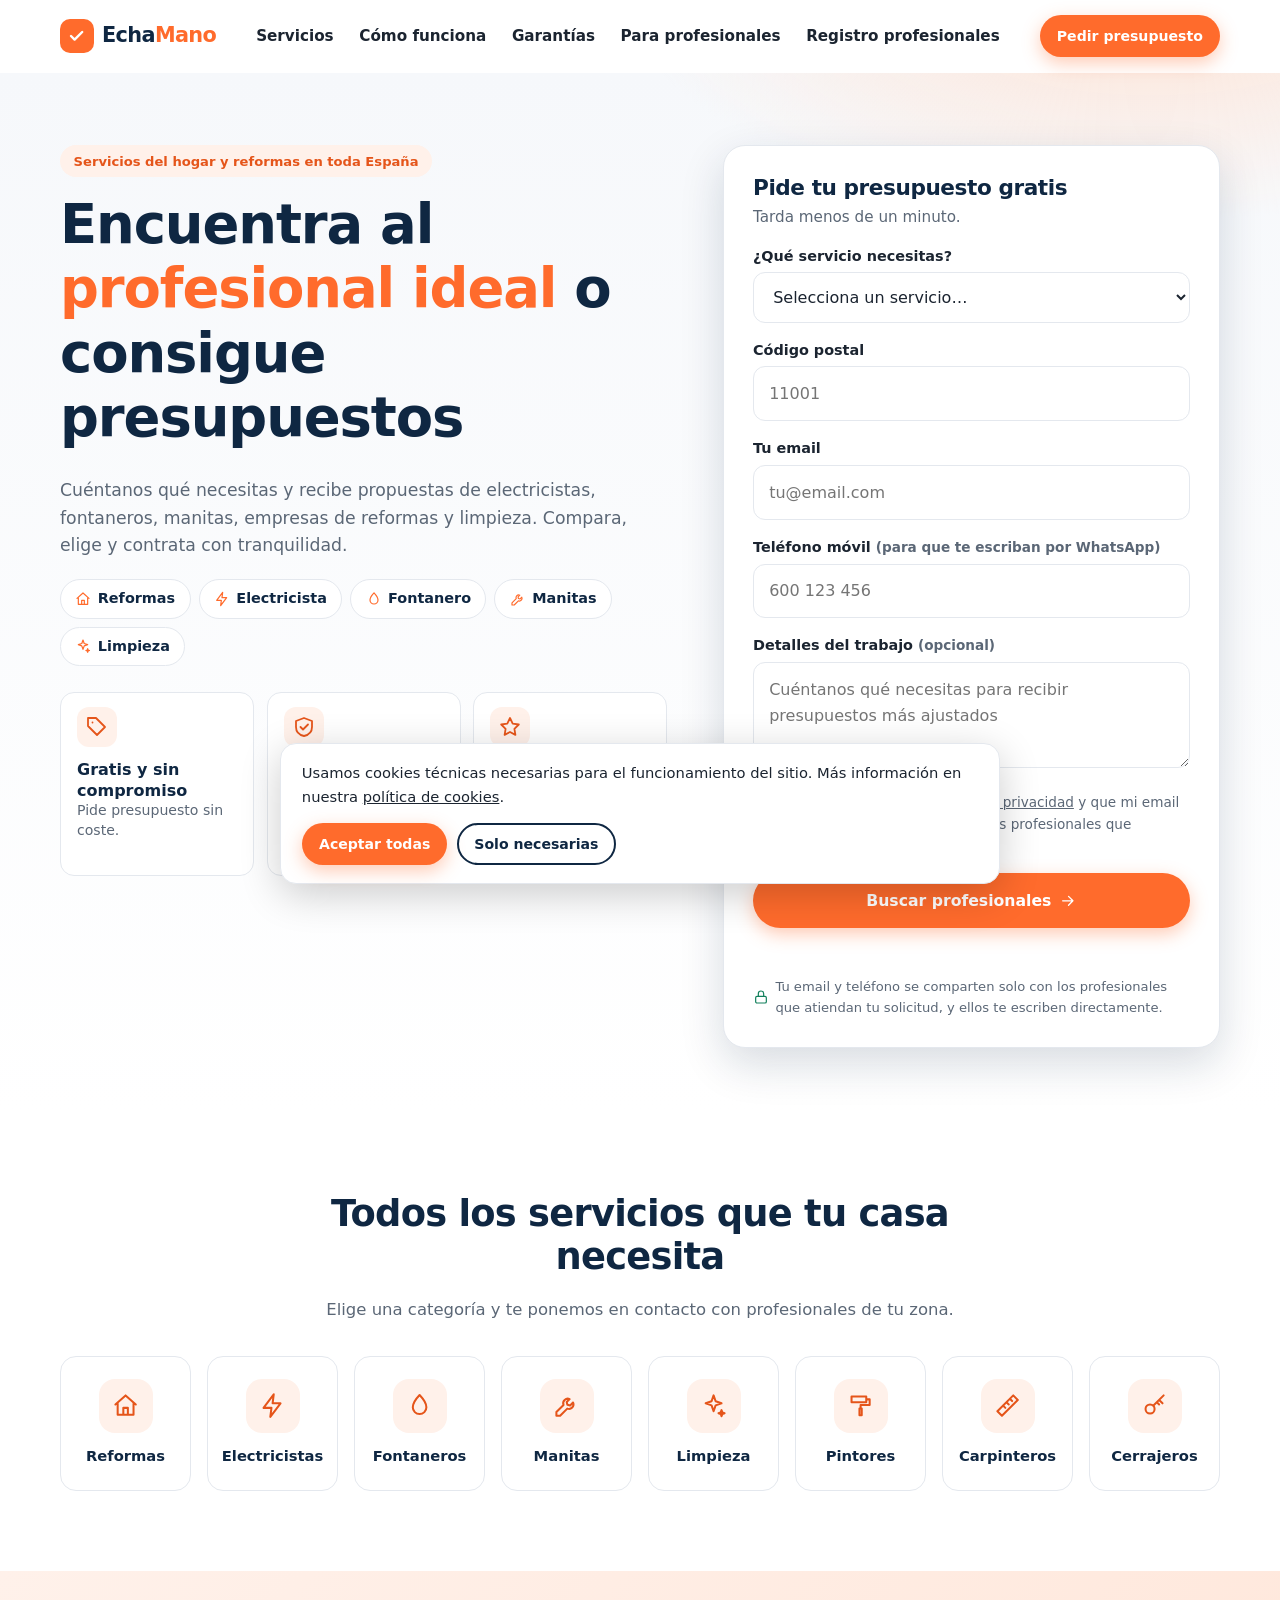
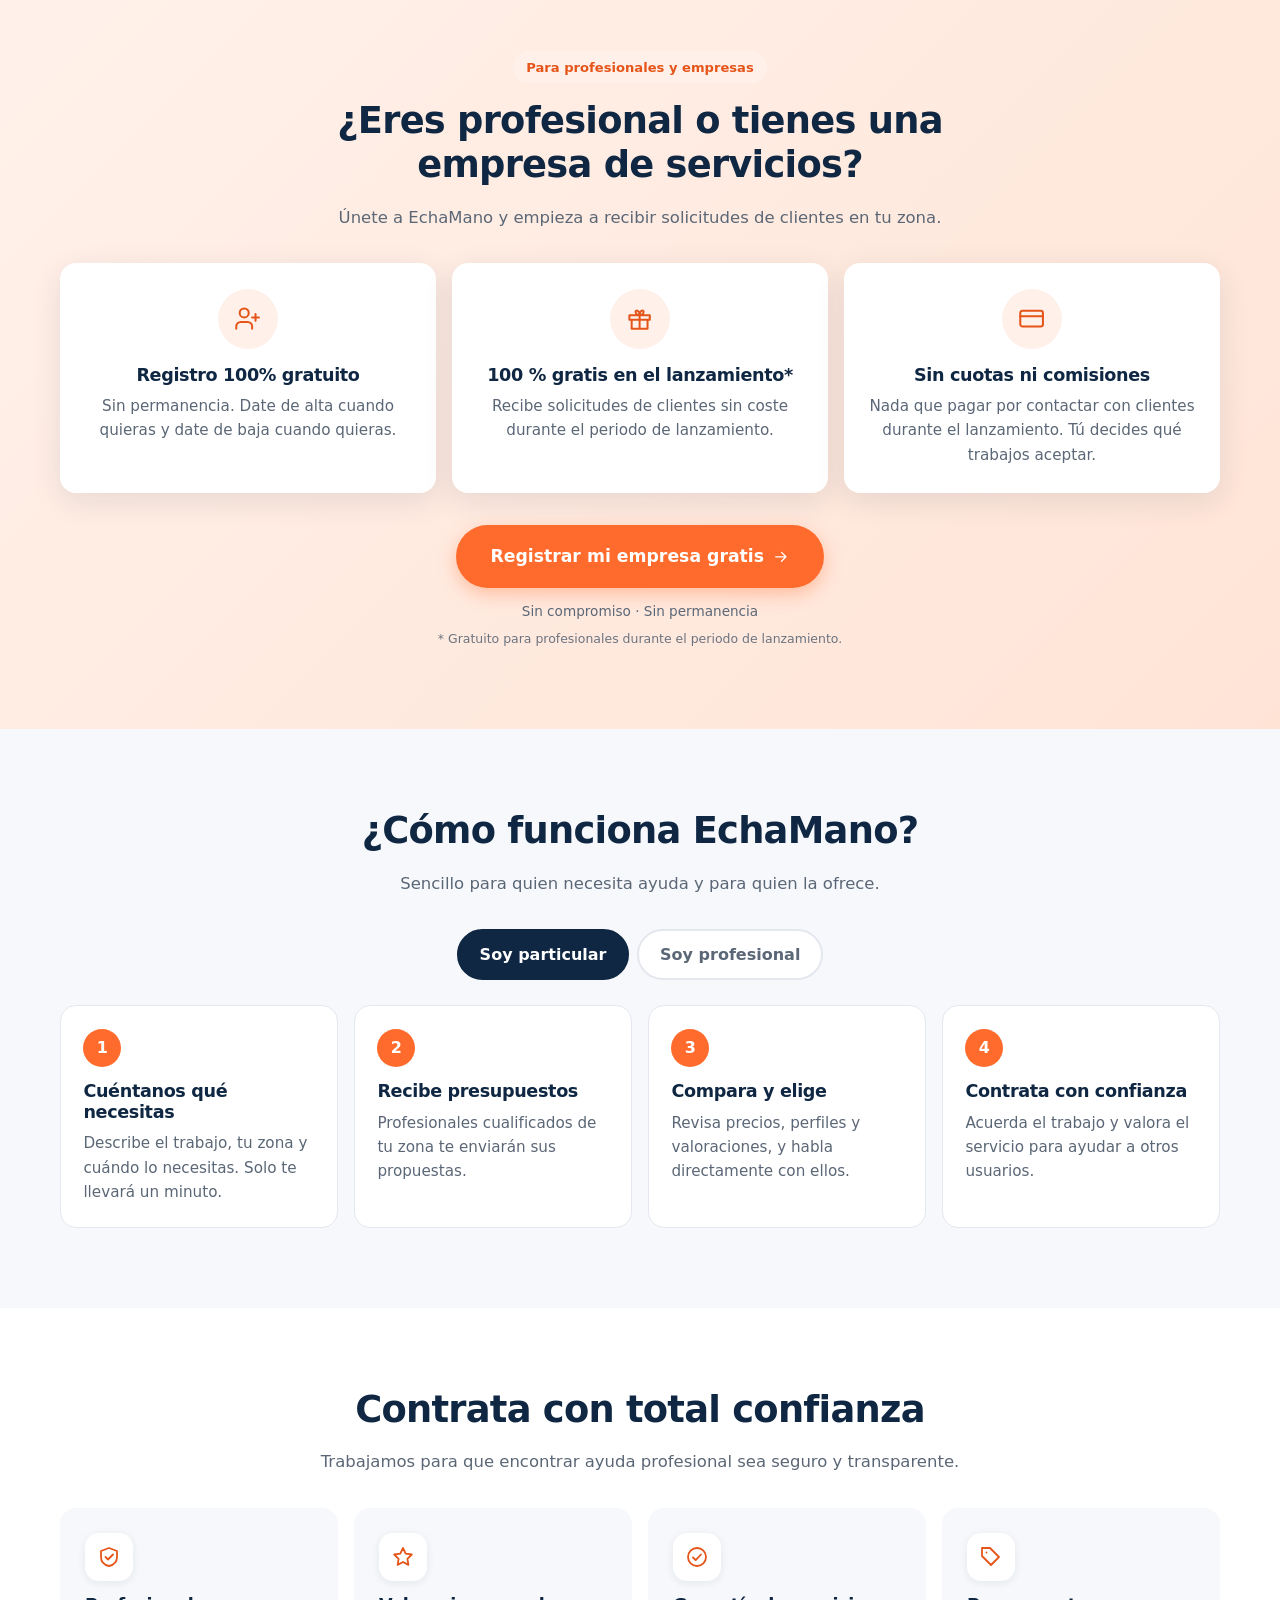
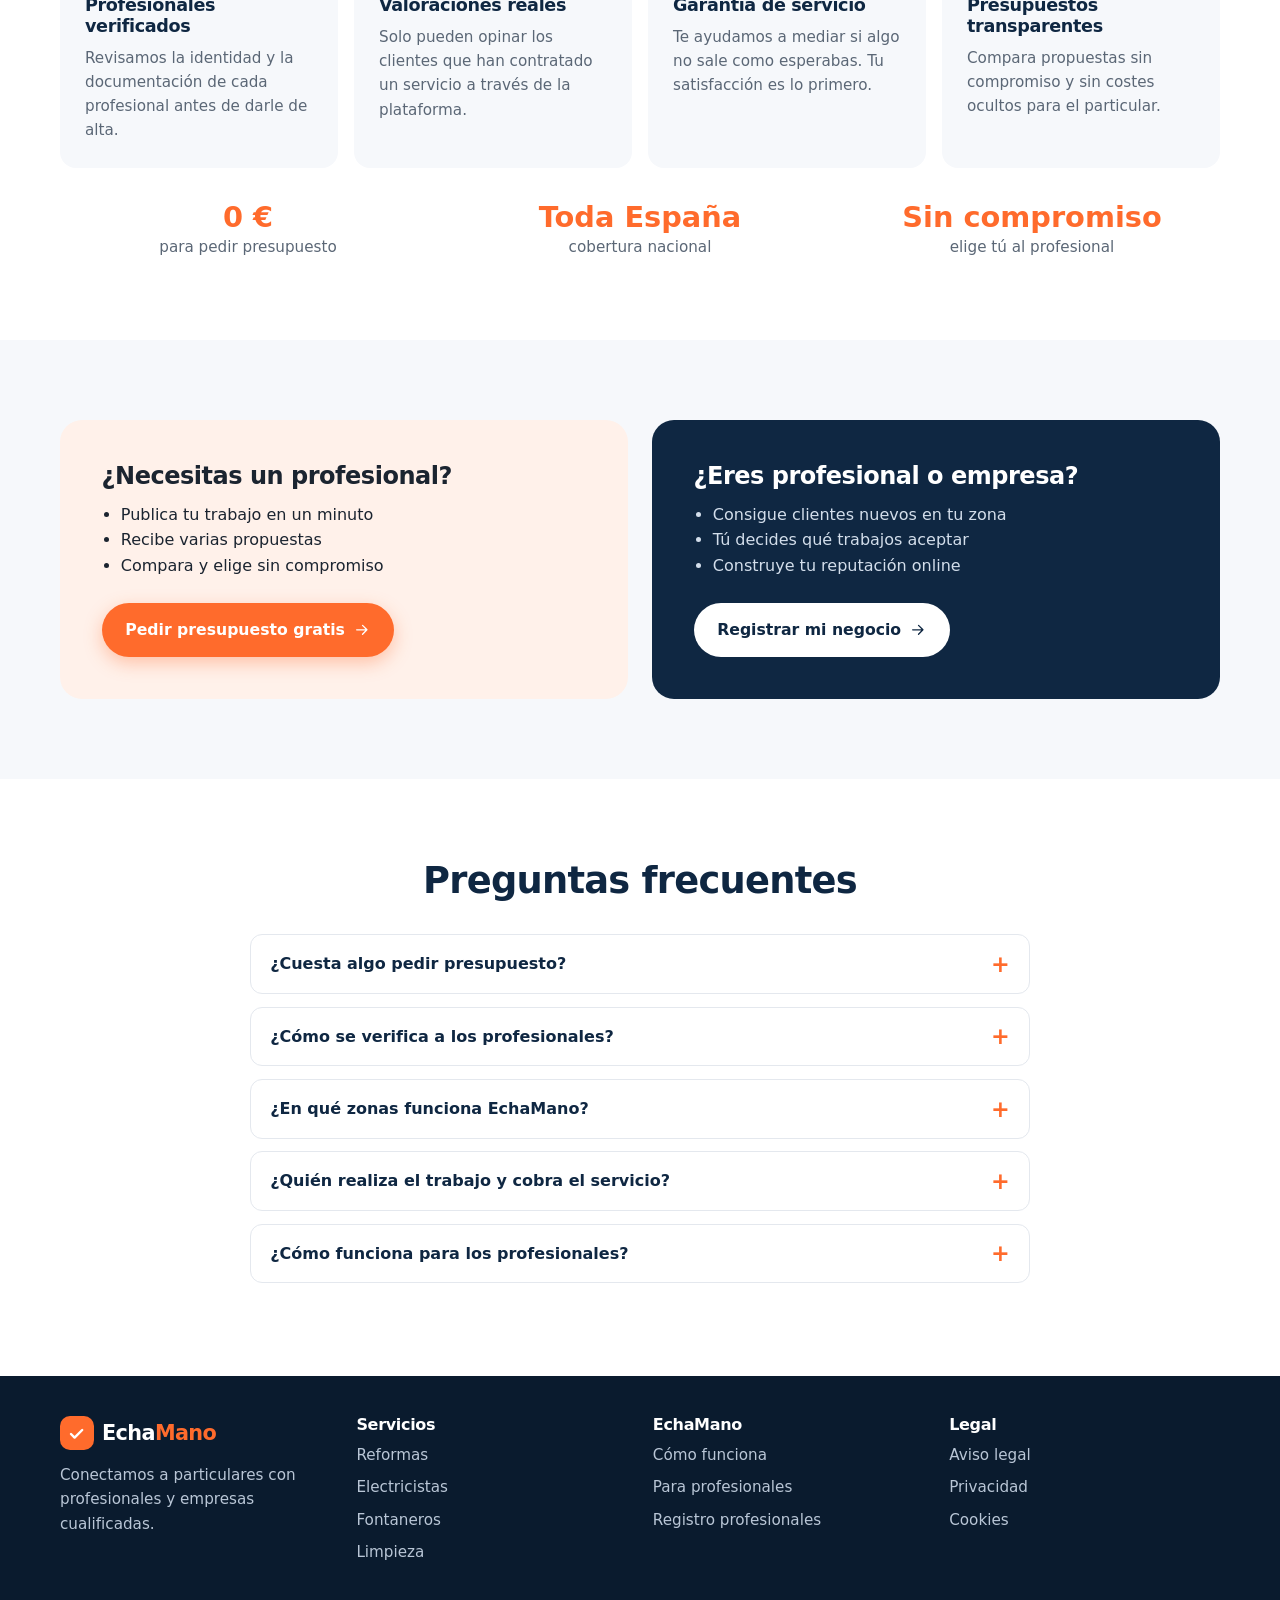
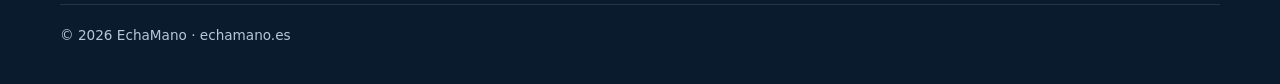
==== commit 4cf07ad2: "Lanzamiento 100% gratuito para profesionales: sin límite de solicitudes ni menciones a pagos Co-Auth" ====
--- a/index.html
+++ b/index.html
@@ -76,7 +76,7 @@
           { "@type": "Question", "name": "¿Cómo se verifica a los profesionales?", "acceptedAnswer": { "@type": "Answer", "text": "Comprobamos su identidad y la documentación de su actividad antes de publicar su perfil." } },
           { "@type": "Question", "name": "¿En qué zonas funciona EchaMano?", "acceptedAnswer": { "@type": "Answer", "text": "Estamos ampliando la cobertura por toda España. Indícanos tu código postal y te avisaremos." } },
           { "@type": "Question", "name": "¿Quién realiza el trabajo y cobra el servicio?", "acceptedAnswer": { "@type": "Answer", "text": "El servicio lo presta y factura directamente el profesional o empresa que elijas. EchaMano actúa como plataforma de intermediación." } },
-          { "@type": "Question", "name": "¿Cómo funciona para los profesionales?", "acceptedAnswer": { "@type": "Answer", "text": "El registro es gratuito y sin permanencia. Pagas solo cuando decides contactar con un cliente, sin cuotas mensuales obligatorias." } }
+          { "@type": "Question", "name": "¿Cómo funciona para los profesionales?", "acceptedAnswer": { "@type": "Answer", "text": "El registro es 100 % gratuito y sin permanencia. Durante el lanzamiento, recibir solicitudes de clientes también es gratis para los profesionales." } }
         ]
       }
     ]
@@ -236,19 +236,19 @@
           </li>
           <li class="perk" data-reveal style="--d:.1s">
             <div class="perk-ico" aria-hidden="true"><svg class="icon"><use href="#i-gift"/></svg></div>
-            <h3>3 solicitudes gratis de bienvenida*</h3>
-            <p>Prueba el servicio con 3 solicitudes de presupuesto sin coste.</p>
+            <h3>100 % gratis en el lanzamiento*</h3>
+            <p>Recibe solicitudes de clientes sin coste durante el periodo de lanzamiento.</p>
           </li>
           <li class="perk" data-reveal style="--d:.2s">
             <div class="perk-ico" aria-hidden="true"><svg class="icon"><use href="#i-card"/></svg></div>
-            <h3>Paga solo si contactas</h3>
-            <p>Solo pagas cuando decides contactar con un cliente. Sin cuotas mensuales obligatorias.</p>
+            <h3>Sin cuotas ni comisiones</h3>
+            <p>Nada que pagar por contactar con clientes durante el lanzamiento. Tú decides qué trabajos aceptar.</p>
           </li>
         </ul>
         <div class="pro-band-cta" data-reveal>
           <a class="btn btn-primary btn-lg" href="/registro-profesionales.html">Registrar mi empresa gratis <svg class="icon" aria-hidden="true"><use href="#i-arrow"/></svg></a>
           <p class="small">Sin compromiso · Sin permanencia</p>
-          <p class="small promo-note">* Promoción de bienvenida válida para nuevos registros de profesionales.</p>
+          <p class="small promo-note">* Gratuito para profesionales durante el periodo de lanzamiento.</p>
         </div>
       </div>
     </section>
@@ -332,7 +332,7 @@
         <details><summary>¿Cómo se verifica a los profesionales?</summary><p>Comprobamos su identidad y la documentación de su actividad antes de publicar su perfil.</p></details>
         <details><summary>¿En qué zonas funciona EchaMano?</summary><p>Estamos ampliando la cobertura por toda España. Indícanos tu código postal y te avisaremos.</p></details>
         <details><summary>¿Quién realiza el trabajo y cobra el servicio?</summary><p>El servicio lo presta y factura directamente el profesional o empresa que elijas. EchaMano actúa como plataforma de intermediación.</p></details>
-        <details><summary>¿Cómo funciona para los profesionales?</summary><p>El registro es gratuito y sin permanencia. Pagas solo cuando decides contactar con un cliente, sin cuotas mensuales obligatorias.</p></details>
+        <details><summary>¿Cómo funciona para los profesionales?</summary><p>El registro es 100 % gratuito y sin permanencia. Durante el lanzamiento, recibir solicitudes de clientes también es gratis para los profesionales.</p></details>
       </div>
     </section>
   </main>
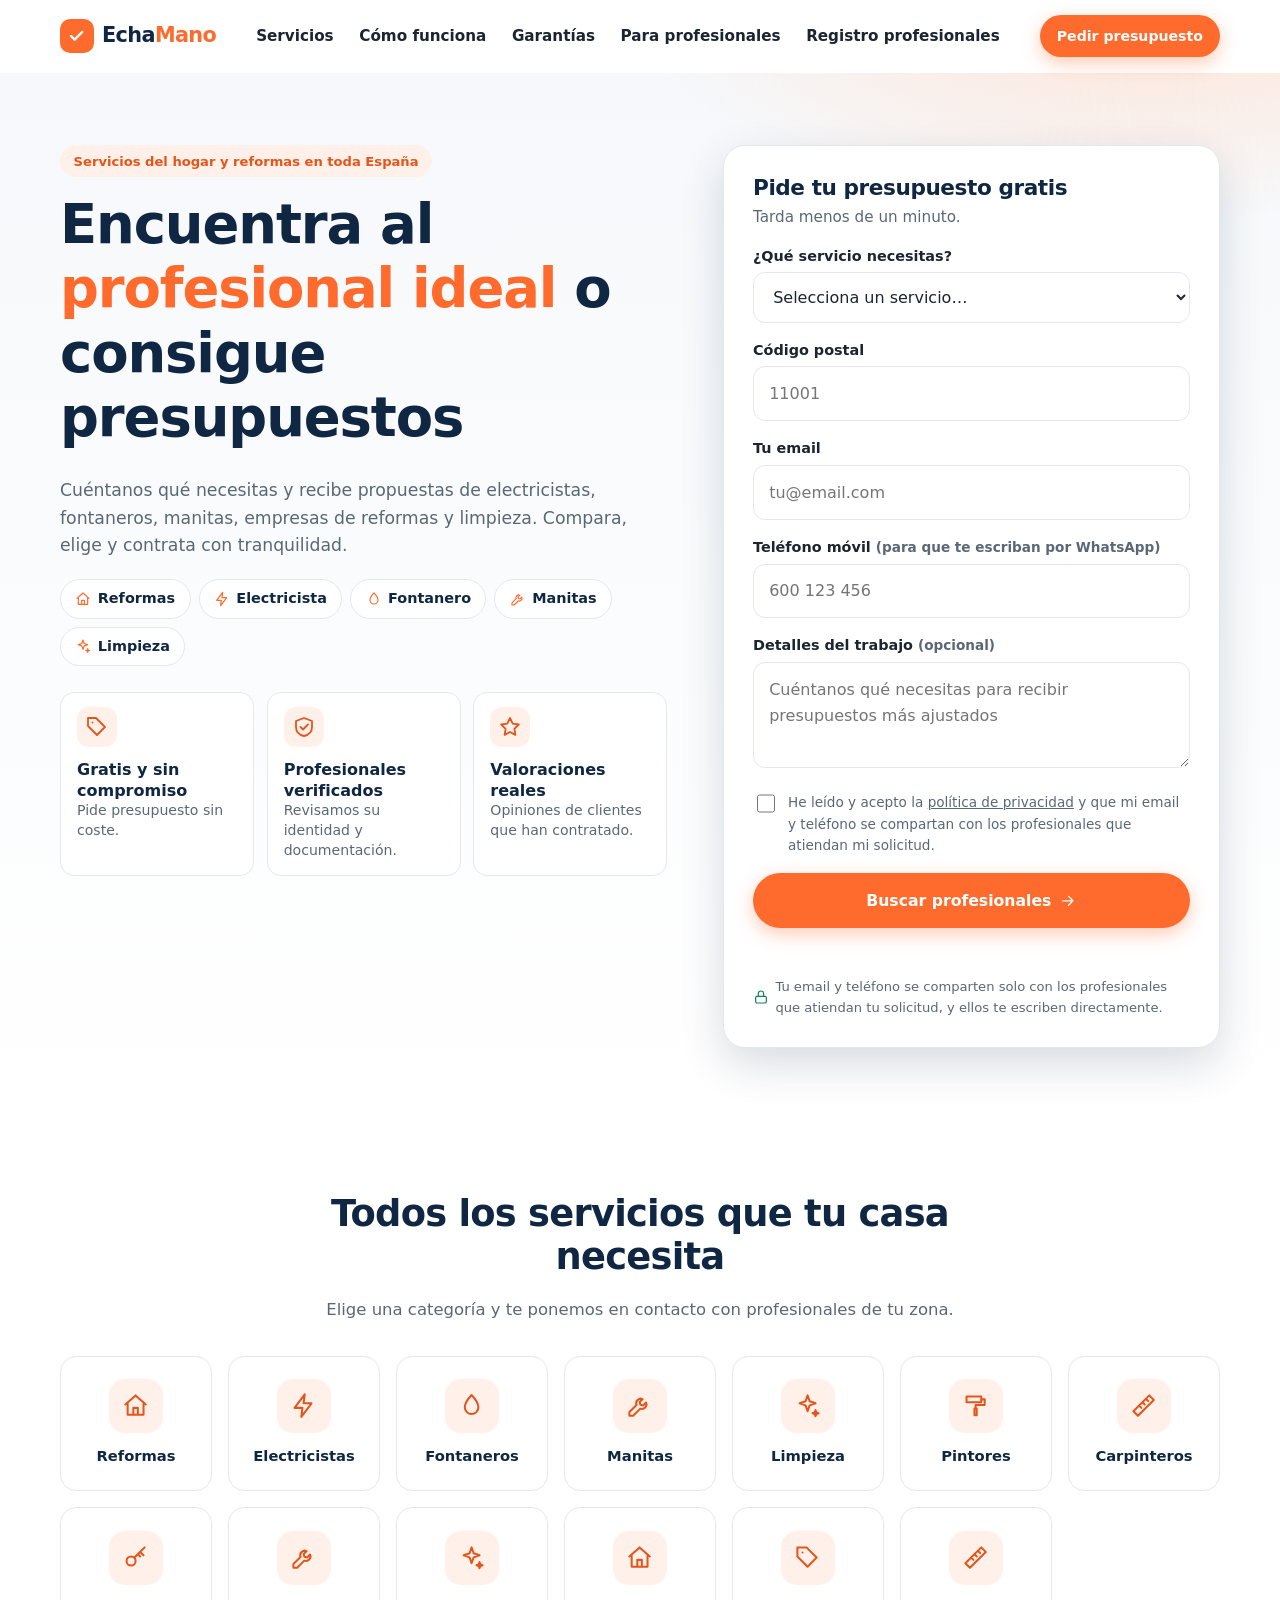
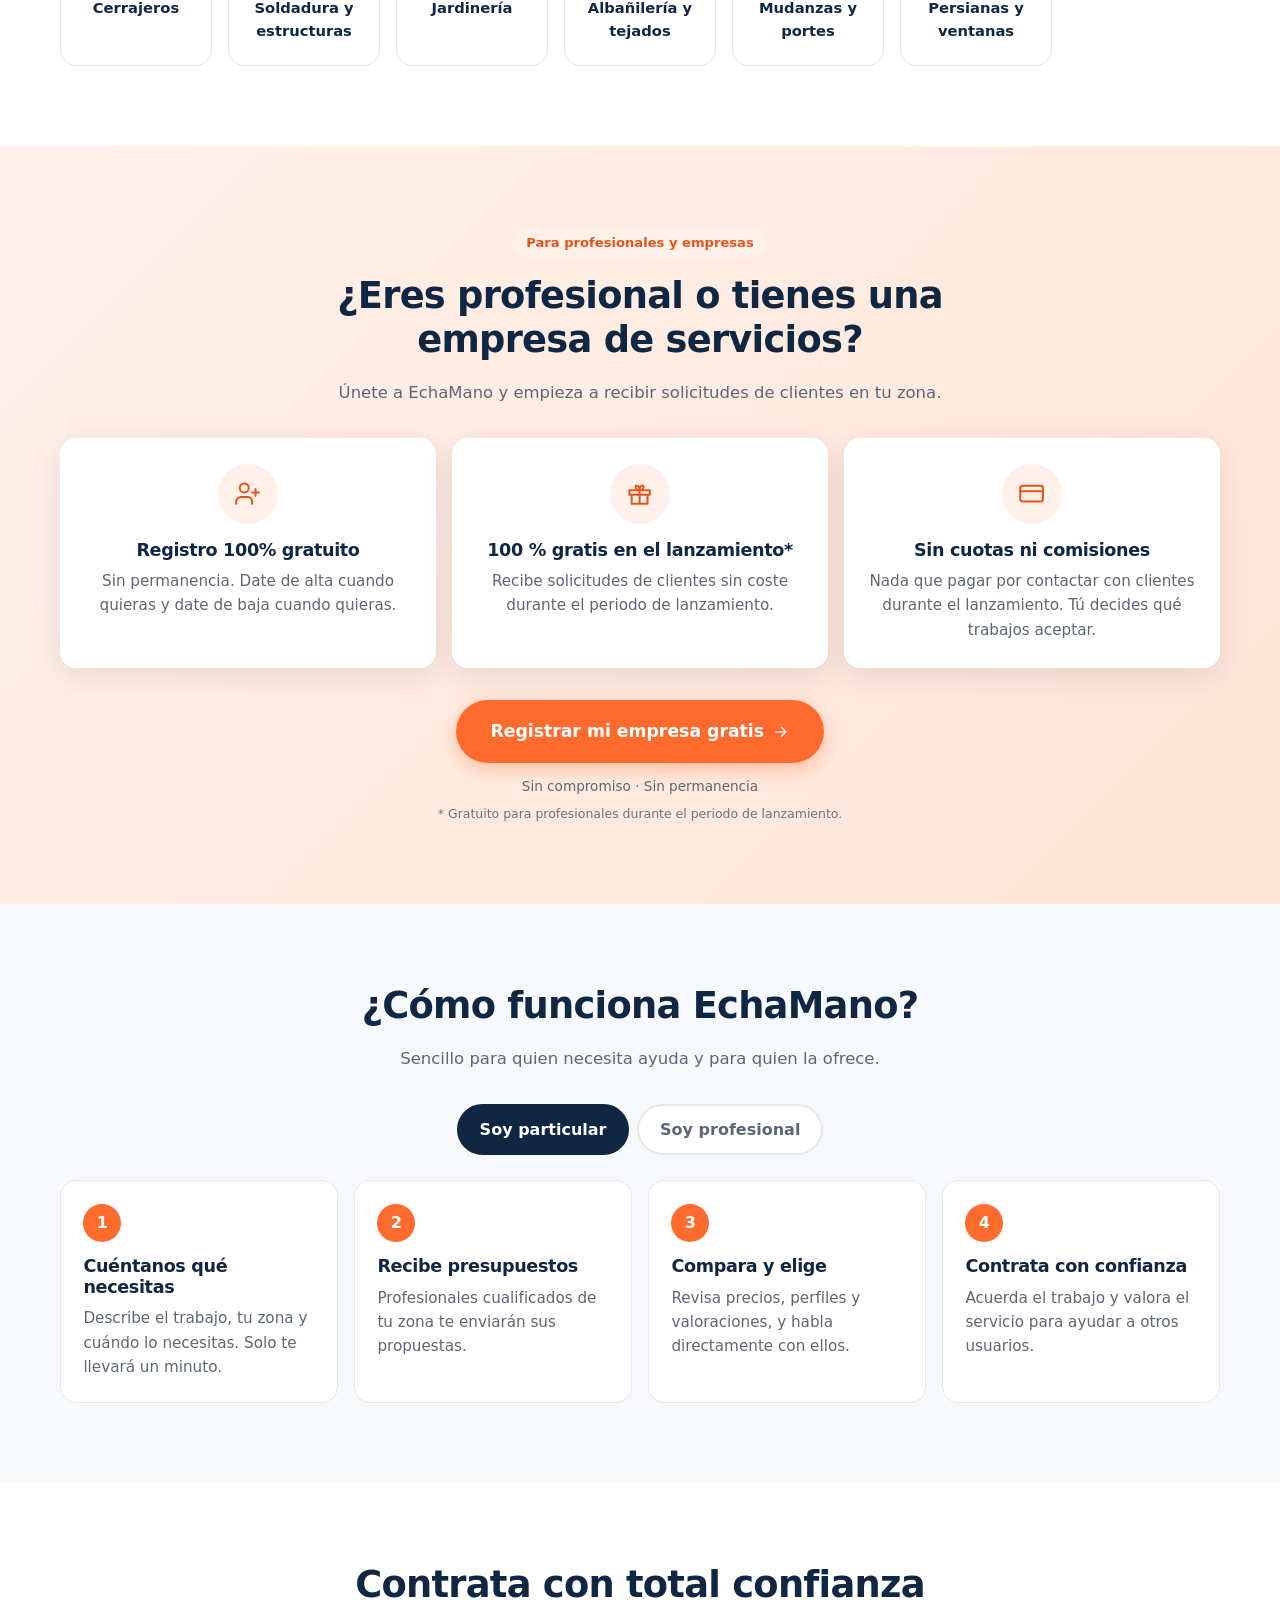
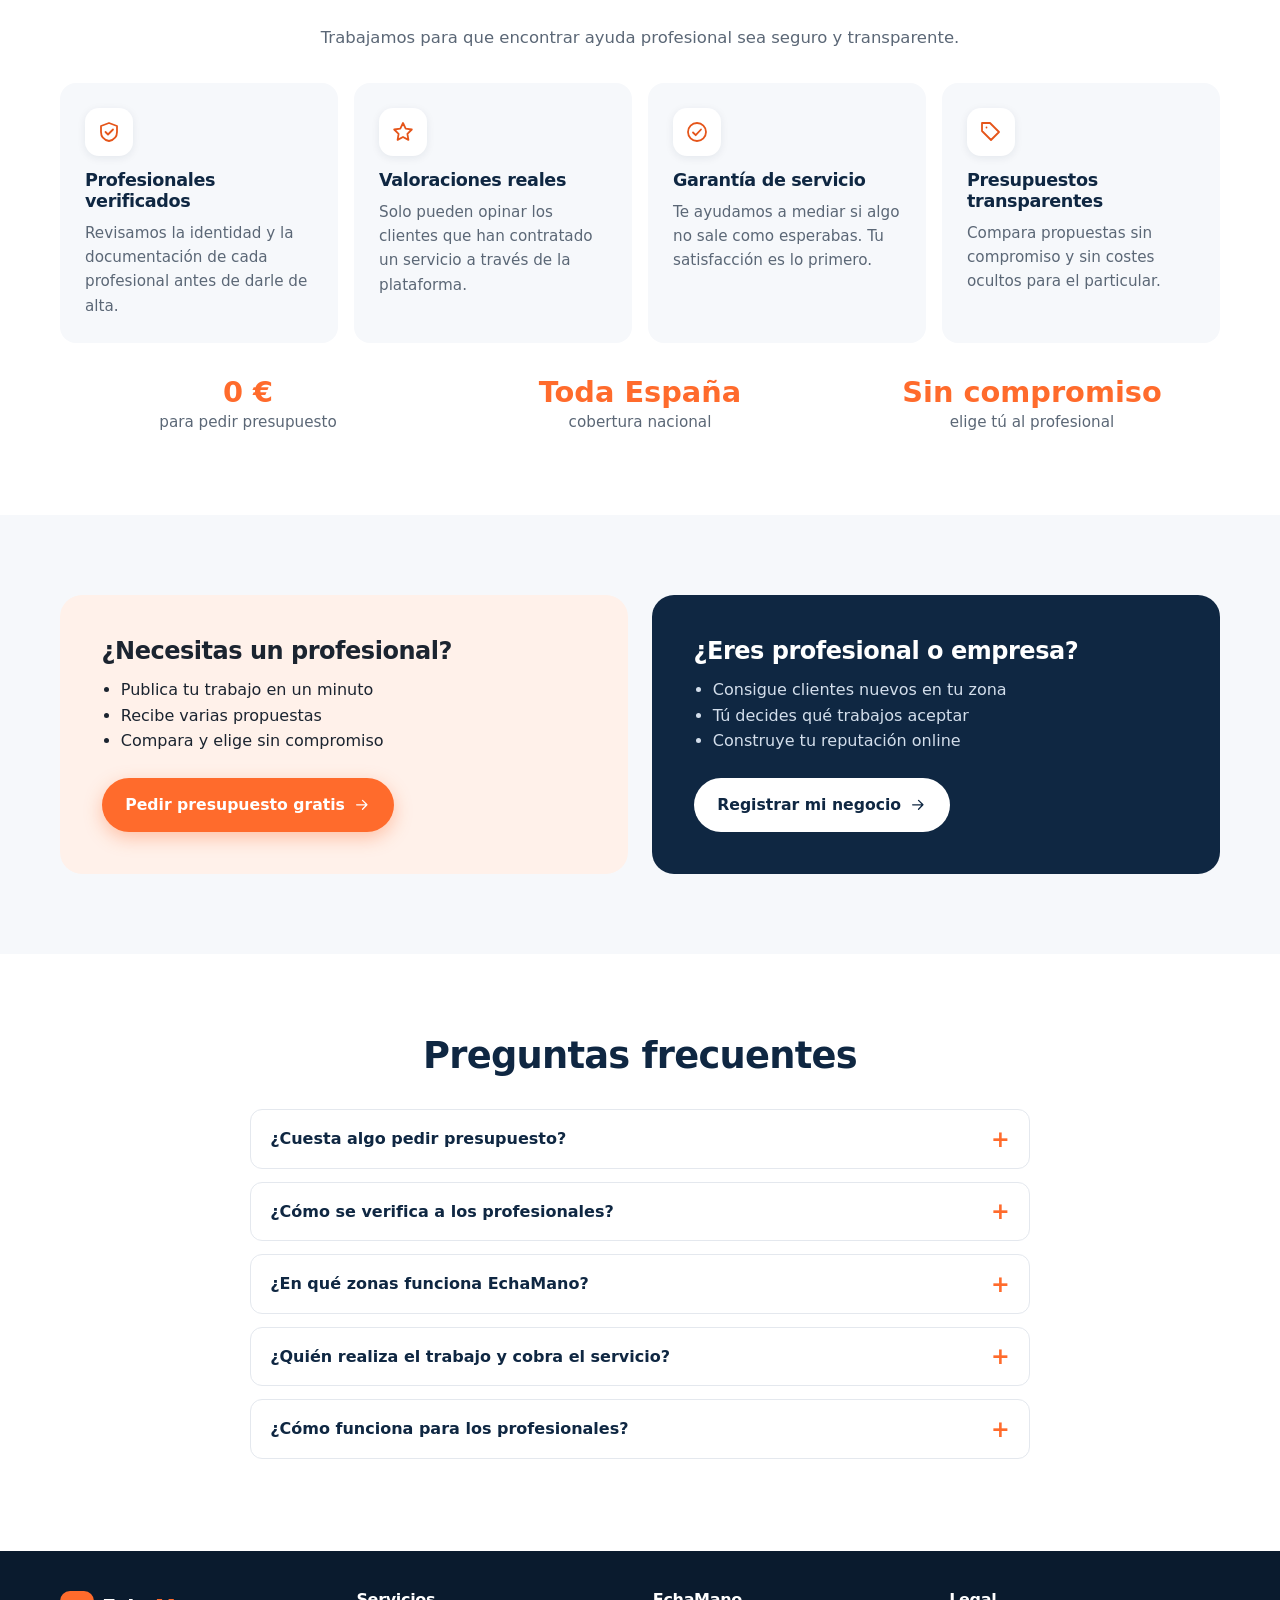
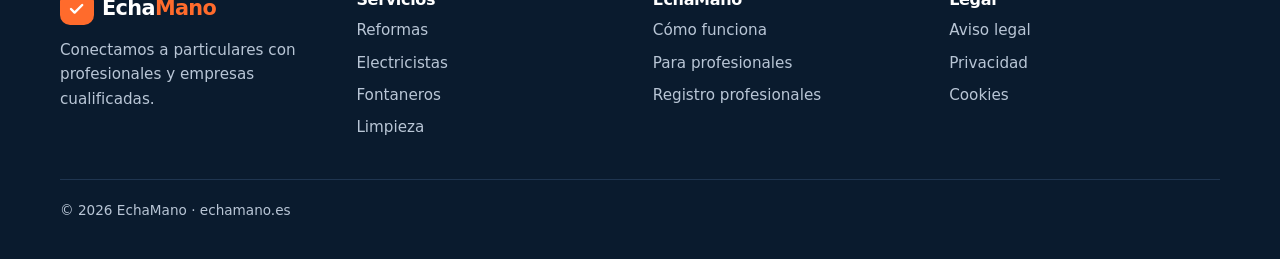
==== commit 8ee61f54: "Anadir 5 categorias de servicio (soldadura, jardineria, albanileria, mudanzas, persianas) y quitar b" ====
--- a/index.html
+++ b/index.html
@@ -17,7 +17,11 @@
   <meta property="og:description" content="Pide presupuesto gratis a profesionales verificados: reformas, electricistas, fontaneros, manitas y limpieza.">
   <meta property="og:url" content="https://echamano.es/">
   <meta property="og:image" content="https://echamano.es/img/og-image.png">
+  <meta property="og:image:width" content="1200">
+  <meta property="og:image:height" content="630">
+  <meta property="og:image:alt" content="EchaMano: encuentra al profesional ideal y recibe presupuestos gratis">
   <meta name="twitter:card" content="summary_large_image">
+  <meta name="twitter:image" content="https://echamano.es/img/og-image.png">
   <meta name="twitter:title" content="EchaMano | Profesionales y presupuestos para tu hogar">
   <meta name="twitter:description" content="Compara presupuestos gratis de profesionales verificados cerca de ti.">
 
@@ -82,6 +86,7 @@
     ]
   }
   </script>
+  <script async src="https://pagead2.googlesyndication.com/pagead/js/adsbygoogle.js?client=ca-pub-4755529541630410" crossorigin="anonymous"></script>
 </head>
 <body>
   <!-- Iconos (sprite SVG) -->
@@ -169,6 +174,11 @@
                 <option>Carpintero</option>
                 <option>Cerrajero</option>
                 <option>Climatización</option>
+                <option>Soldadura y montaje de estructuras</option>
+                <option>Jardinería</option>
+                <option>Albañilería y tejados</option>
+                <option>Mudanzas y portes</option>
+                <option>Persianas y ventanas</option>
                 <option>Otro servicio</option>
               </select>
             </div>
@@ -216,6 +226,11 @@
           <button class="cat" type="button" data-value="Pintor" aria-pressed="false" data-reveal style="--d:.25s"><span class="icon-wrap"><svg class="icon" aria-hidden="true"><use href="#i-paint"/></svg></span>Pintores</button>
           <button class="cat" type="button" data-value="Carpintero" aria-pressed="false" data-reveal style="--d:.3s"><span class="icon-wrap"><svg class="icon" aria-hidden="true"><use href="#i-ruler"/></svg></span>Carpinteros</button>
           <button class="cat" type="button" data-value="Cerrajero" aria-pressed="false" data-reveal style="--d:.35s"><span class="icon-wrap"><svg class="icon" aria-hidden="true"><use href="#i-key"/></svg></span>Cerrajeros</button>
+          <button class="cat" type="button" data-value="Soldadura y montaje de estructuras" aria-pressed="false" data-reveal style="--d:0.40s"><span class="icon-wrap"><svg class="icon" aria-hidden="true"><use href="#i-wrench"/></svg></span>Soldadura y estructuras</button>
+          <button class="cat" type="button" data-value="Jardinería" aria-pressed="false" data-reveal style="--d:0.45s"><span class="icon-wrap"><svg class="icon" aria-hidden="true"><use href="#i-sparkle"/></svg></span>Jardinería</button>
+          <button class="cat" type="button" data-value="Albañilería y tejados" aria-pressed="false" data-reveal style="--d:0.50s"><span class="icon-wrap"><svg class="icon" aria-hidden="true"><use href="#i-home"/></svg></span>Albañilería y tejados</button>
+          <button class="cat" type="button" data-value="Mudanzas y portes" aria-pressed="false" data-reveal style="--d:0.55s"><span class="icon-wrap"><svg class="icon" aria-hidden="true"><use href="#i-tag"/></svg></span>Mudanzas y portes</button>
+          <button class="cat" type="button" data-value="Persianas y ventanas" aria-pressed="false" data-reveal style="--d:0.60s"><span class="icon-wrap"><svg class="icon" aria-hidden="true"><use href="#i-ruler"/></svg></span>Persianas y ventanas</button>
         </div>
       </div>
     </section>
@@ -352,14 +367,6 @@
     </div>
   </footer>
 
-  <div id="cookie-banner" class="cookie-banner" role="dialog" aria-label="Aviso de cookies">
-    <p>Usamos cookies técnicas necesarias para el funcionamiento del sitio. Más información en nuestra <a href="/cookies.html">política de cookies</a>.</p>
-    <div class="cookie-actions">
-      <button id="cookie-accept" class="btn btn-primary btn-sm" type="button">Aceptar todas</button>
-      <button id="cookie-reject" class="btn btn-outline btn-sm" type="button">Solo necesarias</button>
-    </div>
-  </div>
-
   <script src="/js/main.js" defer></script>
 </body>
 </html>
--- a/css/styles.css
+++ b/css/styles.css
@@ -246,7 +246,7 @@
   .steps { grid-template-columns: repeat(4, 1fr); }
   .cta-grid { grid-template-columns: 1fr 1fr; gap: 1.5rem; }
   .cta-box { padding: 2.6rem; }
-  .cat-grid { grid-template-columns: repeat(8, 1fr); gap: 1rem; }
+  .cat-grid { grid-template-columns: repeat(7, 1fr); gap: 1rem; }
   .cat { padding: 1.4rem .5rem; font-size: .92rem; }
 }
 
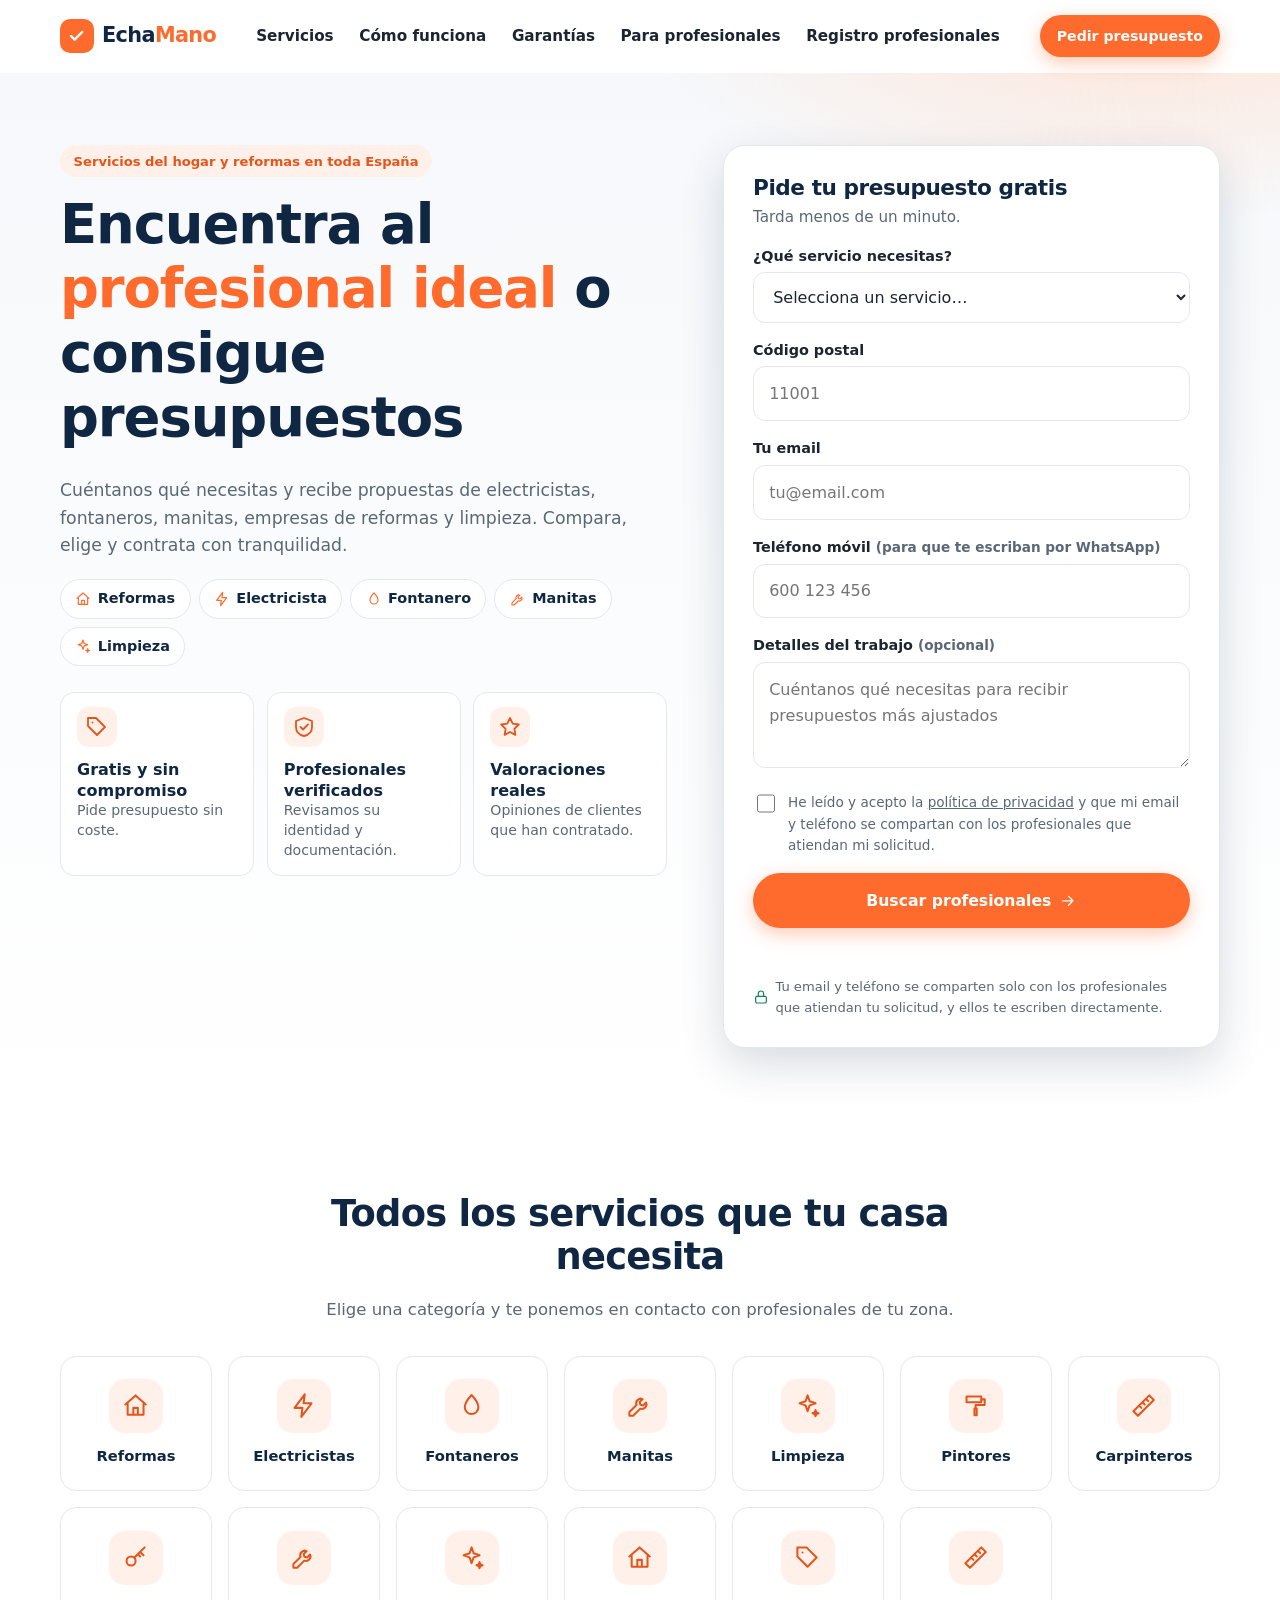
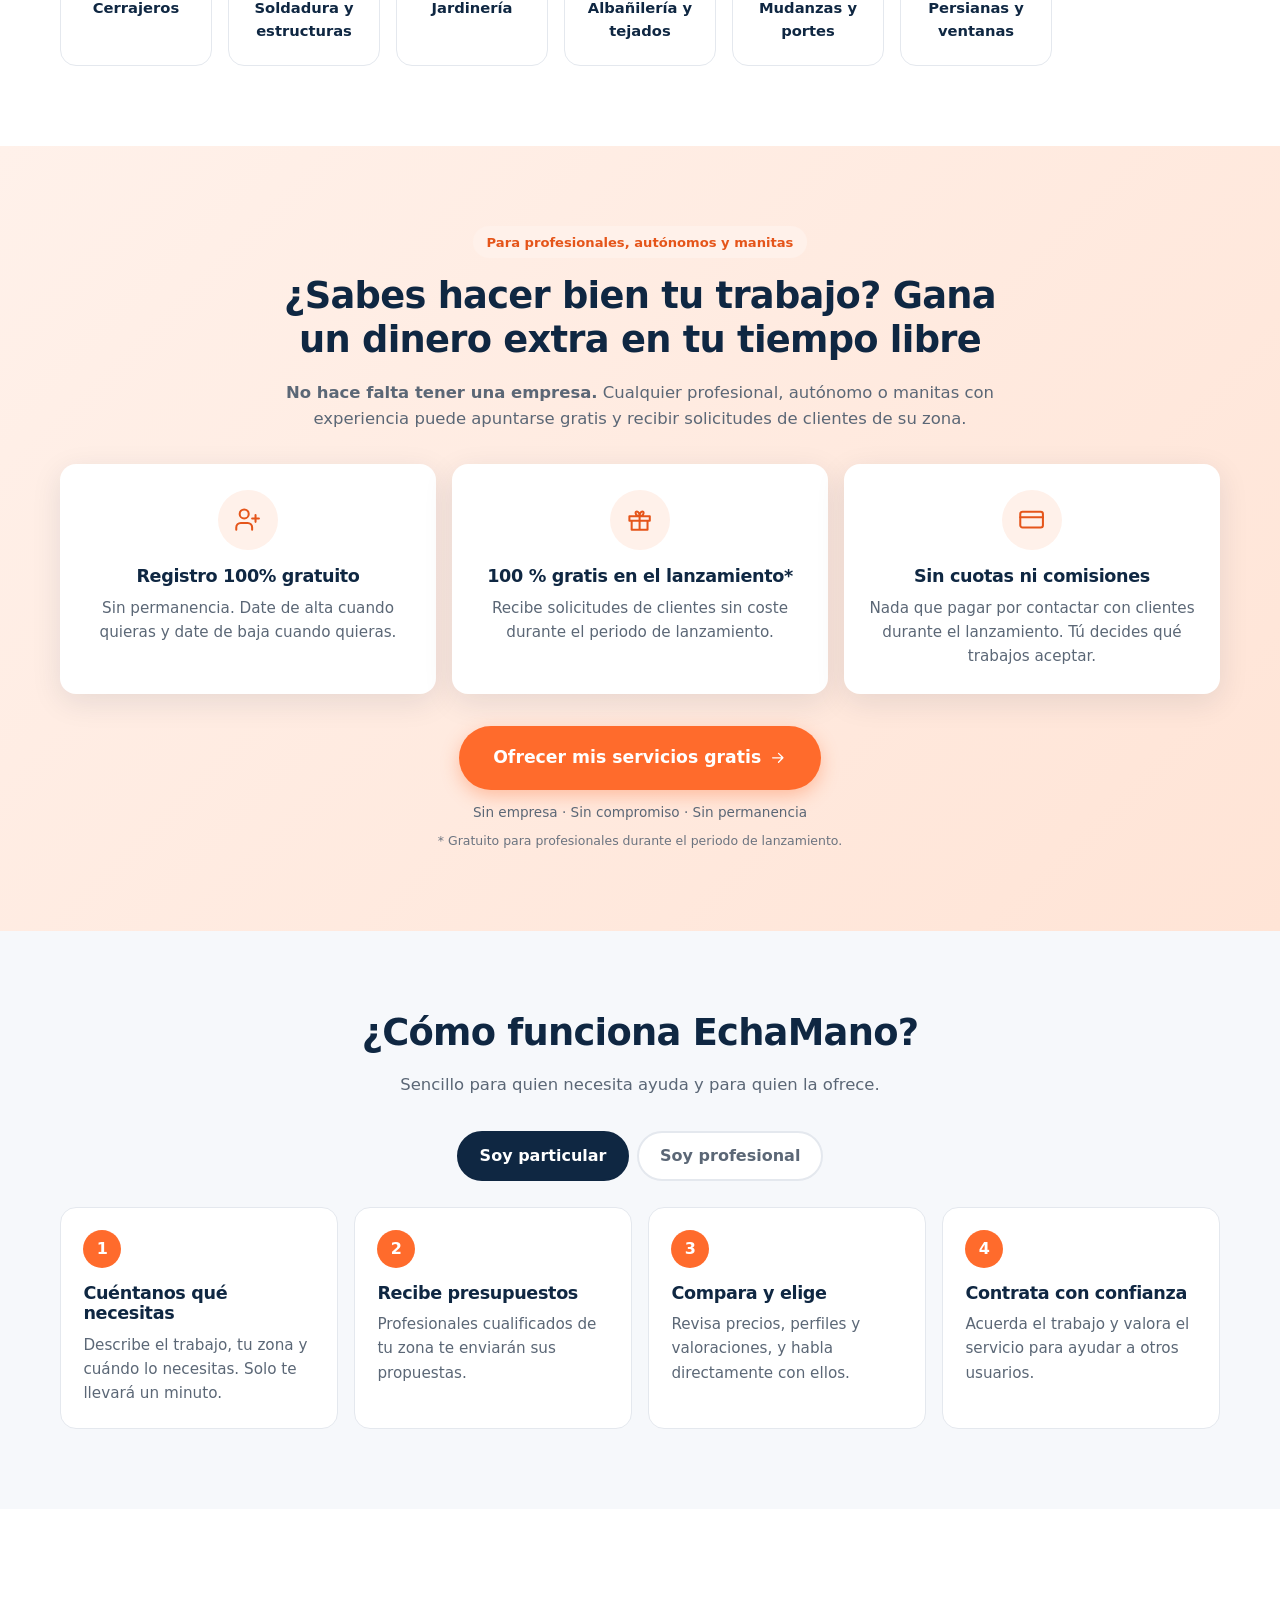
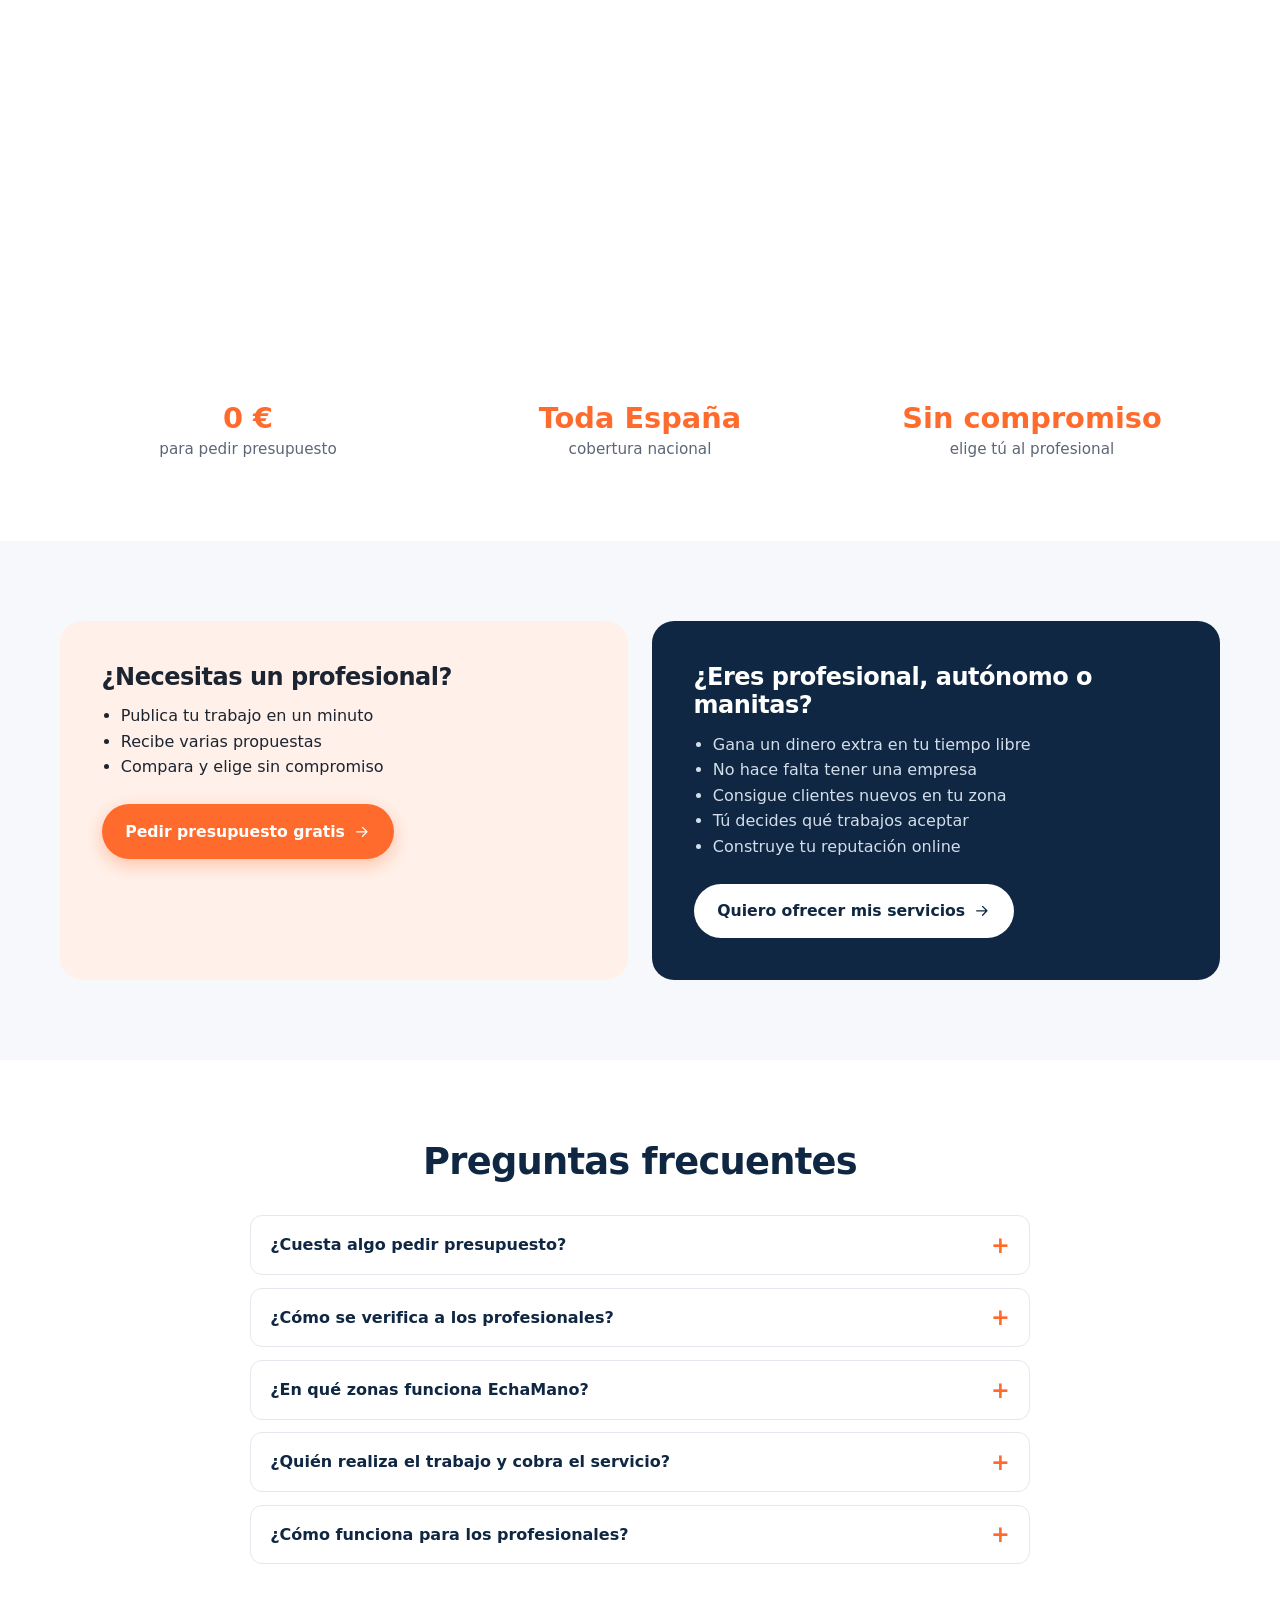
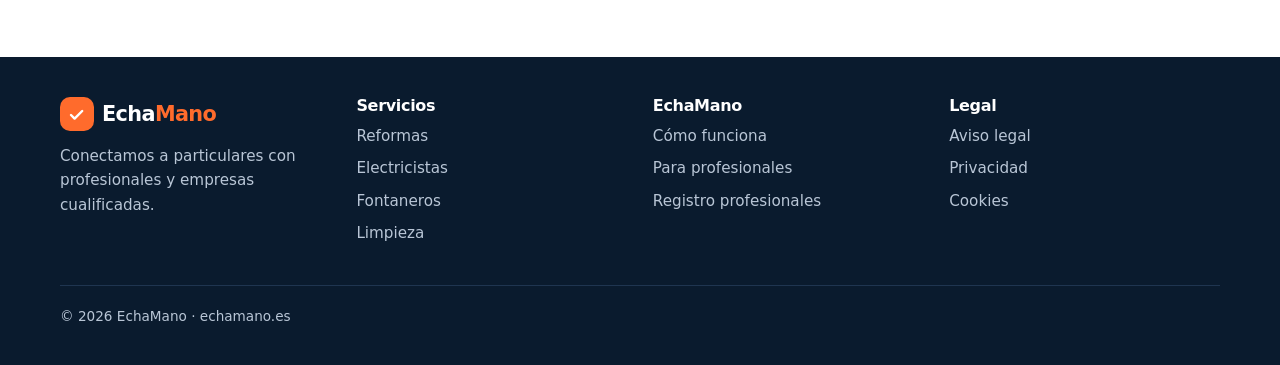
==== commit 60561dae: "Mensaje para autonomos y manitas: no hace falta empresa, dinero extra en tiempo libre Co-Authored-By" ====
--- a/index.html
+++ b/index.html
@@ -80,7 +80,7 @@
           { "@type": "Question", "name": "¿Cómo se verifica a los profesionales?", "acceptedAnswer": { "@type": "Answer", "text": "Comprobamos su identidad y la documentación de su actividad antes de publicar su perfil." } },
           { "@type": "Question", "name": "¿En qué zonas funciona EchaMano?", "acceptedAnswer": { "@type": "Answer", "text": "Estamos ampliando la cobertura por toda España. Indícanos tu código postal y te avisaremos." } },
           { "@type": "Question", "name": "¿Quién realiza el trabajo y cobra el servicio?", "acceptedAnswer": { "@type": "Answer", "text": "El servicio lo presta y factura directamente el profesional o empresa que elijas. EchaMano actúa como plataforma de intermediación." } },
-          { "@type": "Question", "name": "¿Cómo funciona para los profesionales?", "acceptedAnswer": { "@type": "Answer", "text": "El registro es 100 % gratuito y sin permanencia. Durante el lanzamiento, recibir solicitudes de clientes también es gratis para los profesionales." } }
+          { "@type": "Question", "name": "¿Cómo funciona para los profesionales?", "acceptedAnswer": { "@type": "Answer", "text": "No hace falta ser una empresa: cualquier profesional, autónomo o manitas con experiencia puede registrarse para ganar un dinero extra. El registro es 100 % gratuito y sin permanencia. Durante el lanzamiento, recibir solicitudes de clientes también es gratis para los profesionales." } }
         ]
       }
     ]
@@ -239,9 +239,9 @@
     <section id="captacion" class="pro-band" aria-labelledby="captacion-title">
       <div class="container">
         <div class="section-head" data-reveal>
-          <span class="eyebrow">Para profesionales y empresas</span>
-          <h2 id="captacion-title">¿Eres profesional o tienes una empresa de servicios?</h2>
-          <p>Únete a EchaMano y empieza a recibir solicitudes de clientes en tu zona.</p>
+          <span class="eyebrow">Para profesionales, autónomos y manitas</span>
+          <h2 id="captacion-title">¿Sabes hacer bien tu trabajo? Gana un dinero extra en tu tiempo libre</h2>
+          <p><strong>No hace falta tener una empresa.</strong> Cualquier profesional, autónomo o manitas con experiencia puede apuntarse gratis y recibir solicitudes de clientes de su zona.</p>
         </div>
         <ul class="perks">
           <li class="perk" data-reveal>
@@ -261,8 +261,8 @@
           </li>
         </ul>
         <div class="pro-band-cta" data-reveal>
-          <a class="btn btn-primary btn-lg" href="/registro-profesionales.html">Registrar mi empresa gratis <svg class="icon" aria-hidden="true"><use href="#i-arrow"/></svg></a>
-          <p class="small">Sin compromiso · Sin permanencia</p>
+          <a class="btn btn-primary btn-lg" href="/registro-profesionales.html">Ofrecer mis servicios gratis <svg class="icon" aria-hidden="true"><use href="#i-arrow"/></svg></a>
+          <p class="small">Sin empresa · Sin compromiso · Sin permanencia</p>
           <p class="small promo-note">* Gratuito para profesionales durante el periodo de lanzamiento.</p>
         </div>
       </div>
@@ -286,7 +286,7 @@
           <li class="step"><h3>Contrata con confianza</h3><p>Acuerda el trabajo y valora el servicio para ayudar a otros usuarios.</p></li>
         </ol>
         <ol class="steps" id="steps-pro" role="tabpanel" aria-labelledby="tab-pro" hidden>
-          <li class="step"><h3>Crea tu perfil</h3><p>Registra tu empresa o actividad, tus servicios y tu zona de trabajo.</p></li>
+          <li class="step"><h3>Crea tu perfil</h3><p>Cuéntanos qué sabes hacer y dónde trabajas. No necesitas una empresa: vale con ser profesional, autónomo o manitas con experiencia.</p></li>
           <li class="step"><h3>Verificamos tus datos</h3><p>Comprobamos tu identidad y documentación para generar confianza.</p></li>
           <li class="step"><h3>Recibe solicitudes</h3><p>Accede a trabajos reales de clientes de tu zona y envía tu presupuesto.</p></li>
           <li class="step"><h3>Consigue clientes y reseñas</h3><p>Cierra trabajos y construye tu reputación con valoraciones reales.</p></li>
@@ -328,13 +328,15 @@
           <a class="btn btn-primary" href="#presupuesto">Pedir presupuesto gratis <svg class="icon" aria-hidden="true"><use href="#i-arrow"/></svg></a>
         </div>
         <div class="cta-box cta-pro" data-reveal style="--d:.1s">
-          <h2>¿Eres profesional o empresa?</h2>
+          <h2>¿Eres profesional, autónomo o manitas?</h2>
           <ul>
+            <li>Gana un dinero extra en tu tiempo libre</li>
+            <li>No hace falta tener una empresa</li>
             <li>Consigue clientes nuevos en tu zona</li>
             <li>Tú decides qué trabajos aceptar</li>
             <li>Construye tu reputación online</li>
           </ul>
-          <a class="btn btn-light" href="/registro-profesionales.html">Registrar mi negocio <svg class="icon" aria-hidden="true"><use href="#i-arrow"/></svg></a>
+          <a class="btn btn-light" href="/registro-profesionales.html">Quiero ofrecer mis servicios <svg class="icon" aria-hidden="true"><use href="#i-arrow"/></svg></a>
         </div>
       </div>
     </section>
@@ -347,7 +349,7 @@
         <details><summary>¿Cómo se verifica a los profesionales?</summary><p>Comprobamos su identidad y la documentación de su actividad antes de publicar su perfil.</p></details>
         <details><summary>¿En qué zonas funciona EchaMano?</summary><p>Estamos ampliando la cobertura por toda España. Indícanos tu código postal y te avisaremos.</p></details>
         <details><summary>¿Quién realiza el trabajo y cobra el servicio?</summary><p>El servicio lo presta y factura directamente el profesional o empresa que elijas. EchaMano actúa como plataforma de intermediación.</p></details>
-        <details><summary>¿Cómo funciona para los profesionales?</summary><p>El registro es 100 % gratuito y sin permanencia. Durante el lanzamiento, recibir solicitudes de clientes también es gratis para los profesionales.</p></details>
+        <details><summary>¿Cómo funciona para los profesionales?</summary><p>No hace falta ser una empresa: cualquier profesional, autónomo o manitas con experiencia puede registrarse para ganar un dinero extra. El registro es 100 % gratuito y sin permanencia. Durante el lanzamiento, recibir solicitudes de clientes también es gratis para los profesionales.</p></details>
       </div>
     </section>
   </main>
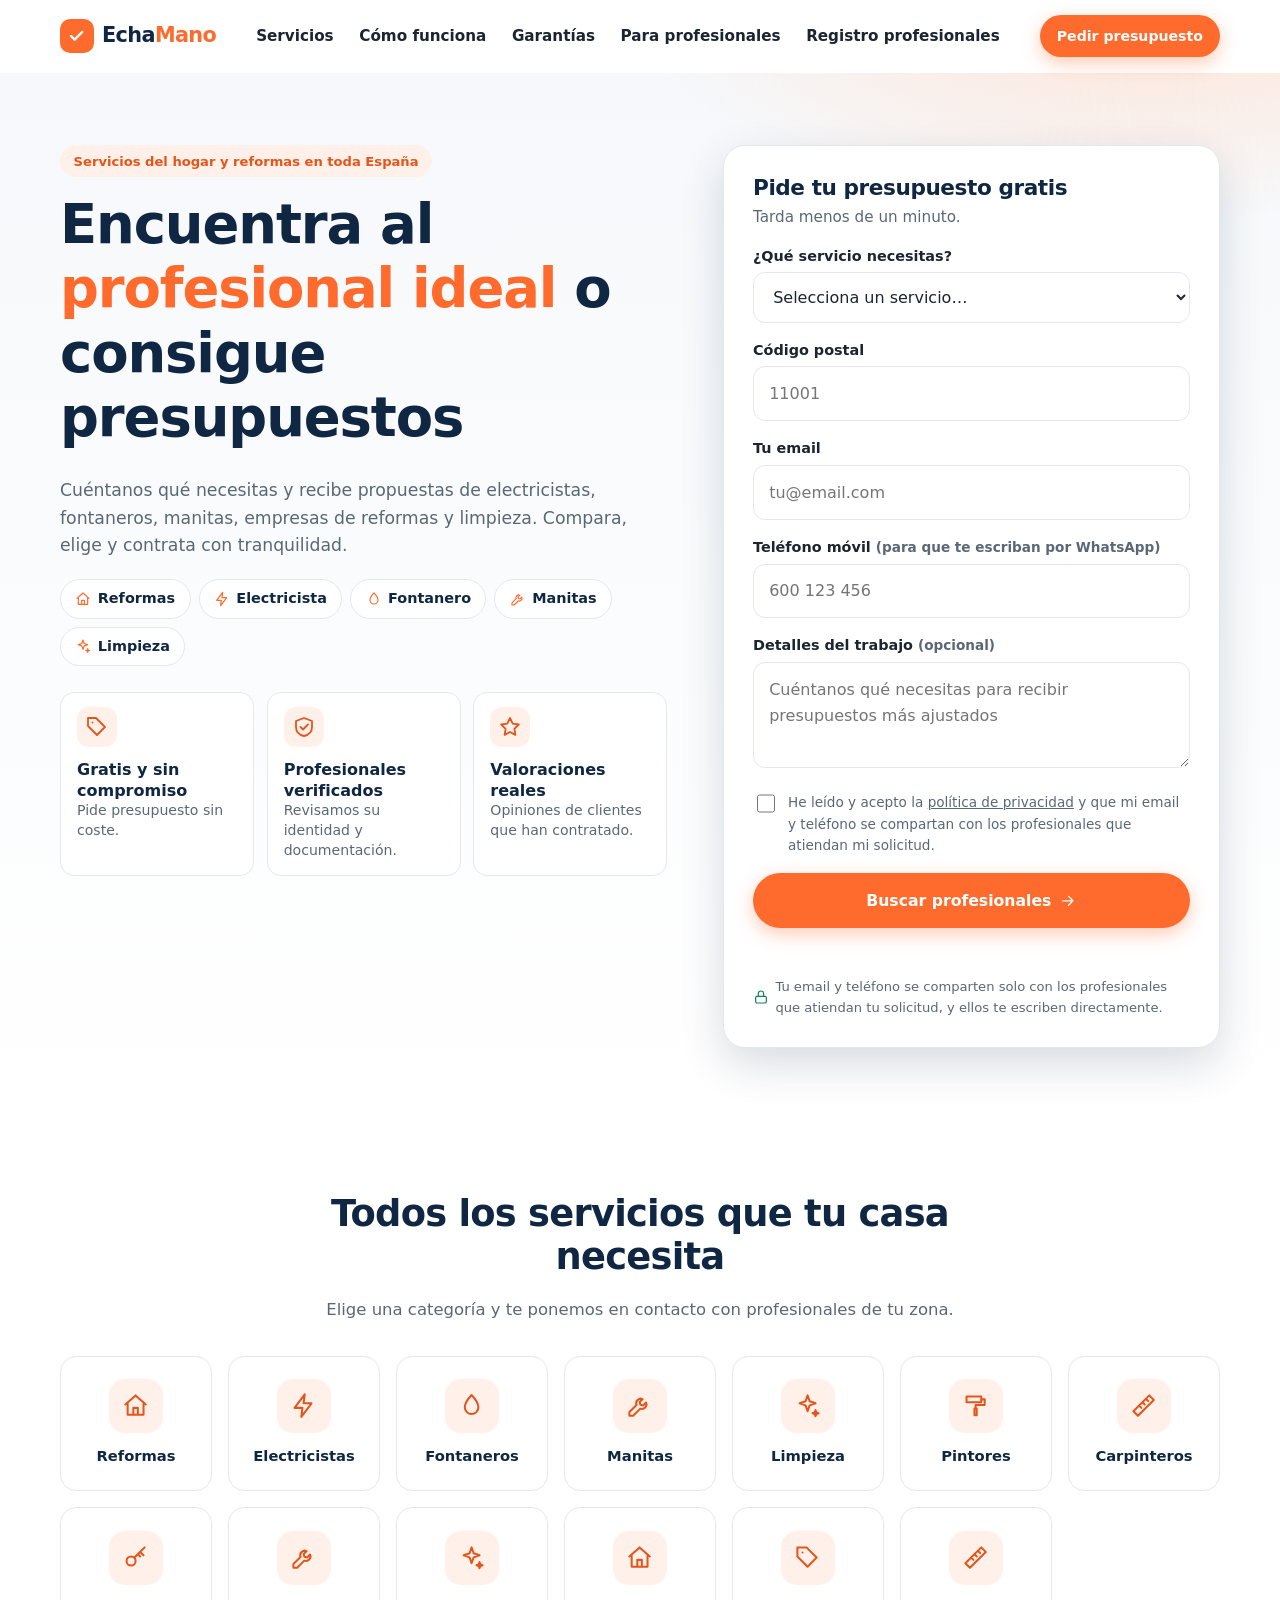
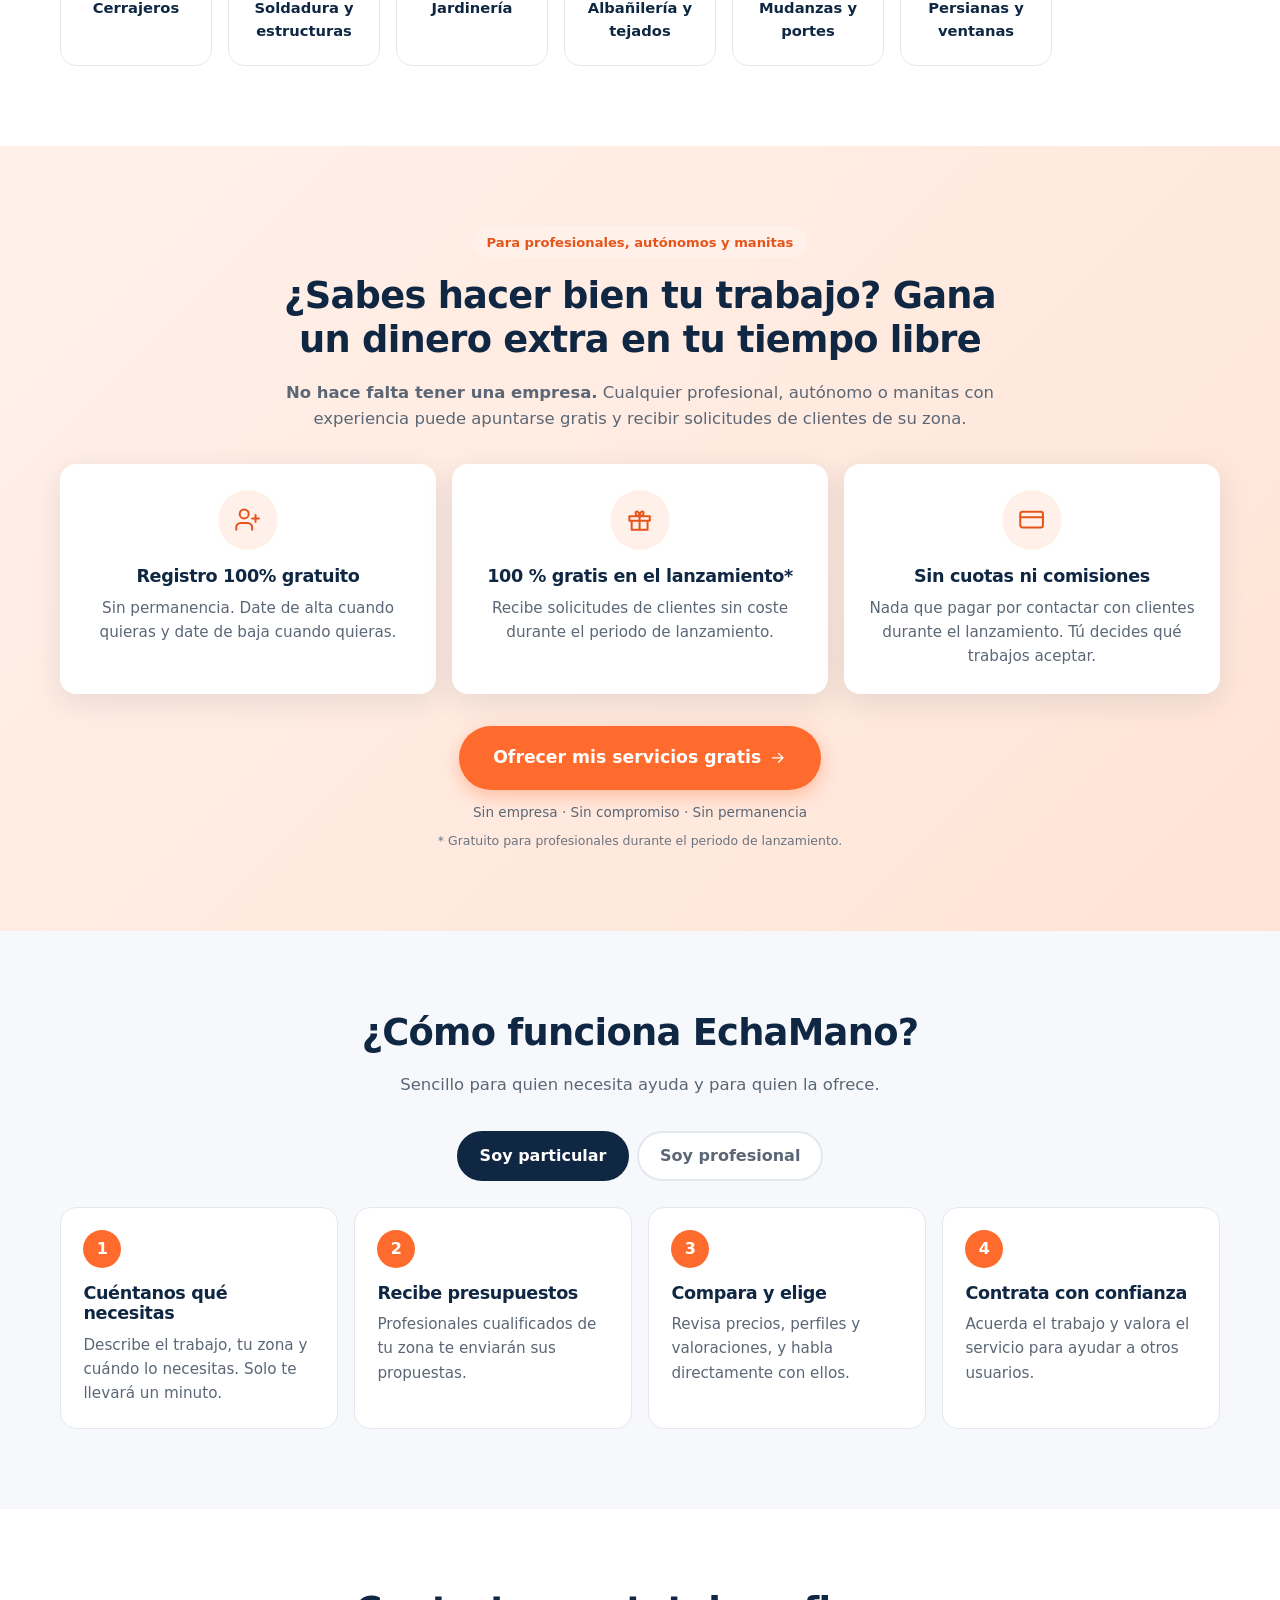
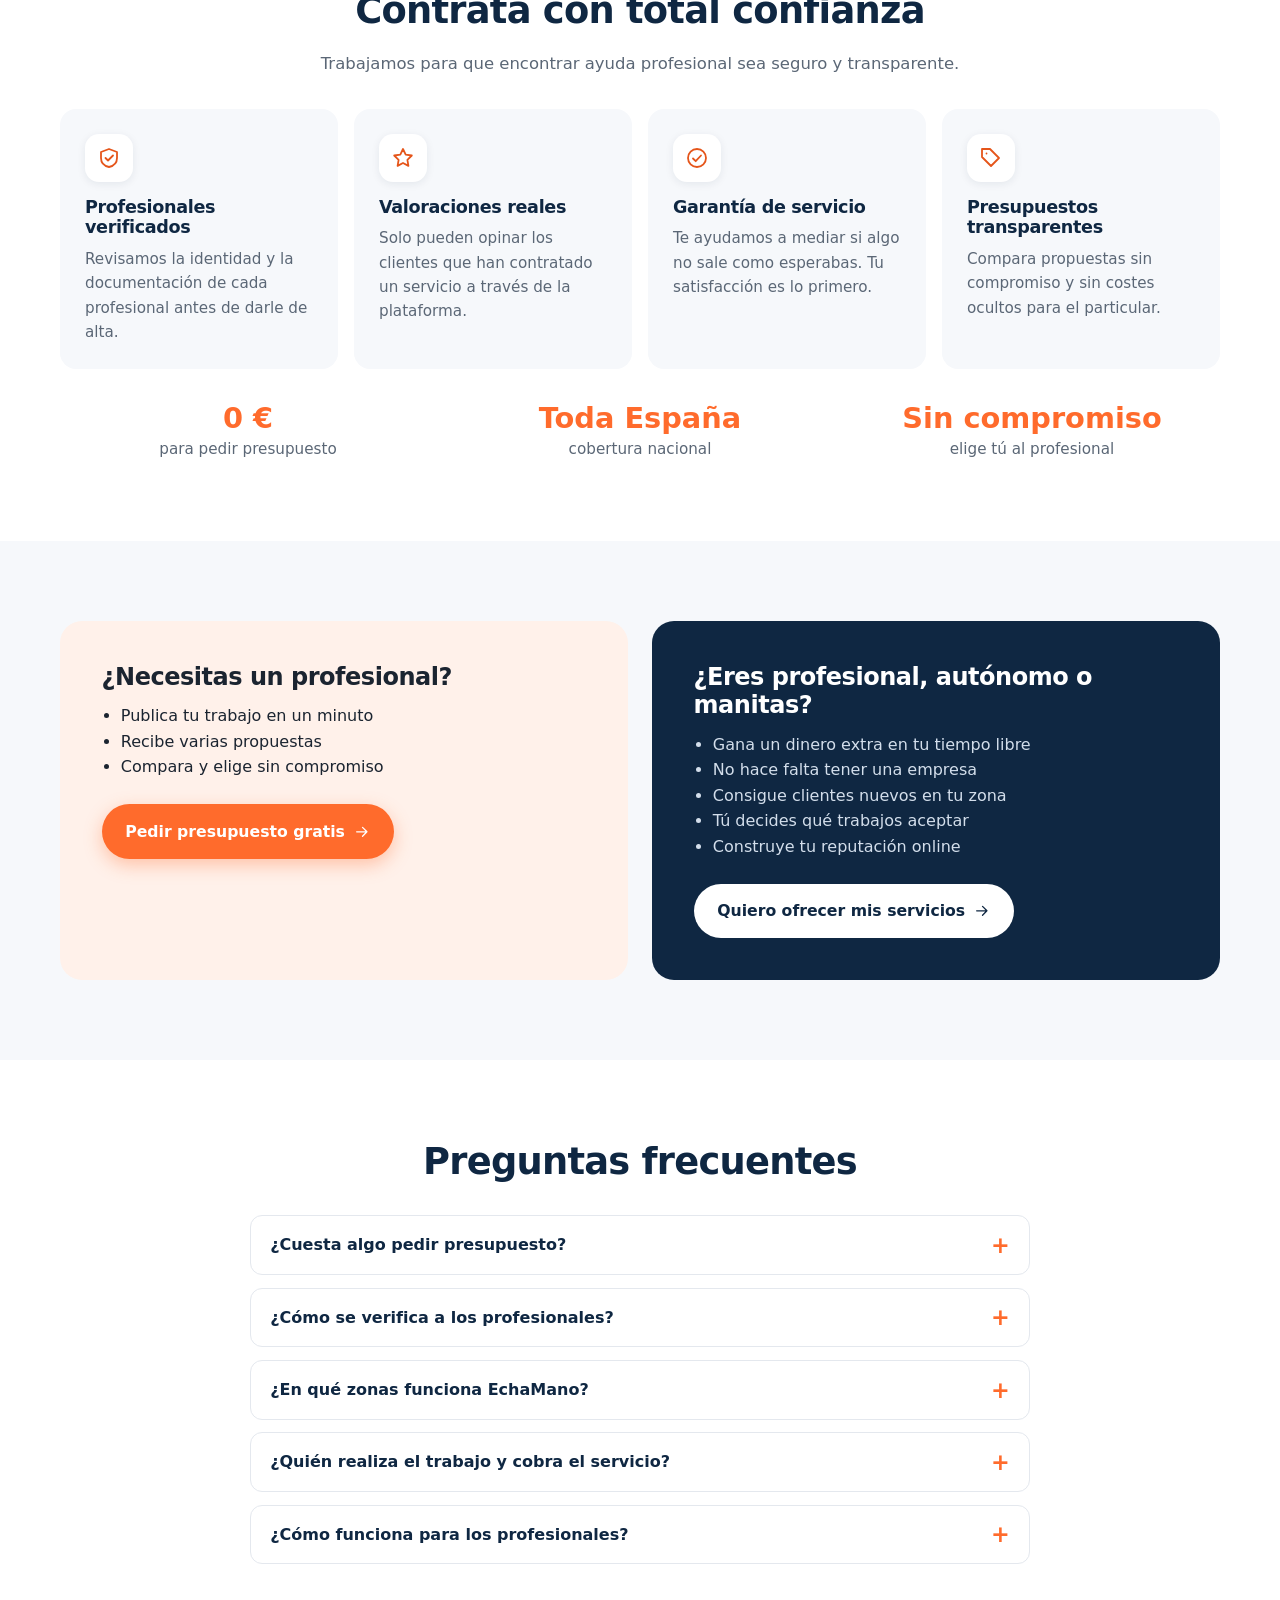
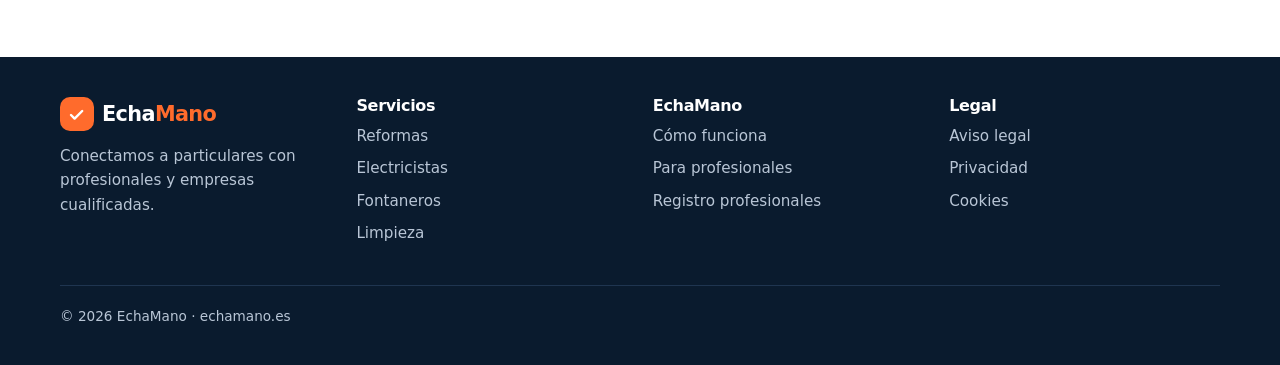
==== commit 071504a8: "SEO para IA: robots.txt con bots de IA, llms.txt, 5 categorias en el OfferCatalog y JSON-LD en regis" ====
--- a/index.html
+++ b/index.html
@@ -69,7 +69,12 @@
             { "@type": "Offer", "itemOffered": { "@type": "Service", "name": "Limpieza" } },
             { "@type": "Offer", "itemOffered": { "@type": "Service", "name": "Pintores" } },
             { "@type": "Offer", "itemOffered": { "@type": "Service", "name": "Carpinteros" } },
-            { "@type": "Offer", "itemOffered": { "@type": "Service", "name": "Cerrajeros" } }
+            { "@type": "Offer", "itemOffered": { "@type": "Service", "name": "Cerrajeros" } },
+            { "@type": "Offer", "itemOffered": { "@type": "Service", "name": "Soldadura y montaje de estructuras" } },
+            { "@type": "Offer", "itemOffered": { "@type": "Service", "name": "Jardinería" } },
+            { "@type": "Offer", "itemOffered": { "@type": "Service", "name": "Albañilería y tejados" } },
+            { "@type": "Offer", "itemOffered": { "@type": "Service", "name": "Mudanzas y portes" } },
+            { "@type": "Offer", "itemOffered": { "@type": "Service", "name": "Persianas y ventanas" } }
           ]
         }
       },
